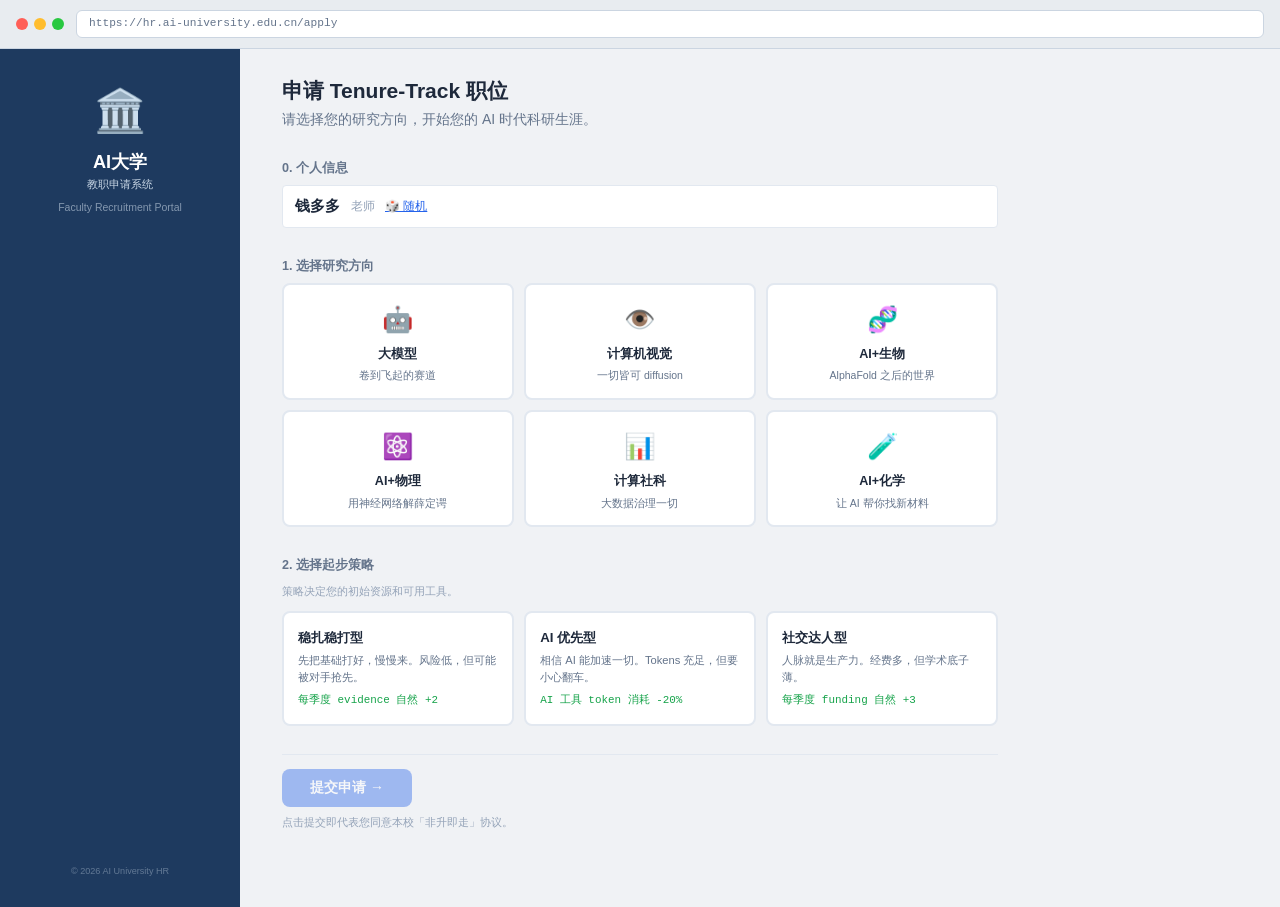
==== index.html @ eecb89ac "Refactor core loop and overhaul game ops UI" ====
<!DOCTYPE html>
<html lang="zh-CN">
<head>
  <meta charset="UTF-8">
  <meta name="viewport" content="width=device-width, initial-scale=1.0">
  <title>AI科研生存模拟器 - 新时代青椒的挣扎</title>
  <meta name="description" content="在AI时代做科研：学生坑你tokens，AI坑你evidence，对手抢你论文。你能活过聘期吗？">
  <link rel="icon" href="data:image/svg+xml,%3Csvg xmlns='http://www.w3.org/2000/svg' viewBox='0 0 64 64'%3E%3Crect width='64' height='64' rx='8' fill='%231e3a5f'/%3E%3Ctext x='32' y='44' font-size='32' text-anchor='middle' fill='white'%3E🎓%3C/text%3E%3C/svg%3E">
  <link rel="stylesheet" href="./styles.css">
</head>
<body>

  <!-- ═══ START: 教职申请页 ═══ -->
  <div id="start-screen" class="screen">
    <div class="browser-chrome">
      <div class="chrome-dots"><span></span><span></span><span></span></div>
      <div class="chrome-url">https://hr.ai-university.edu.cn/apply</div>
    </div>
    <div class="portal-layout">
      <aside class="portal-sidebar">
        <div class="portal-logo">🏛️</div>
        <h1 class="portal-brand">AI大学<br><small>教职申请系统</small></h1>
        <p class="portal-copy">Faculty Recruitment Portal</p>
        <p class="portal-fine">© 2026 AI University HR</p>
      </aside>
      <main class="portal-main">
        <h2 class="portal-title">申请 Tenure-Track 职位</h2>
        <p class="portal-sub">请选择您的研究方向，开始您的 AI 时代科研生涯。</p>

        <div class="form-section">
          <label class="form-label">0. 个人信息</label>
          <div class="identity-row">
            <span class="identity-name" id="player-name">张三丰</span>
            <span class="identity-title">老师</span>
            <button class="btn-link" id="btn-reroll-name">🎲 随机</button>
          </div>
        </div>

        <div class="form-section">
          <label class="form-label">1. 选择研究方向</label>
          <div class="direction-grid" id="direction-grid"></div>
        </div>

        <div class="form-section">
          <label class="form-label">2. 选择起步策略</label>
          <p class="form-hint">策略决定您的初始资源和可用工具。</p>
          <div class="strategy-grid" id="strategy-grid"></div>
        </div>

        <div class="form-section form-actions">
          <button class="btn-submit" id="btn-start" disabled>提交申请 →</button>
          <p class="form-fine">点击提交即代表您同意本校「非升即走」协议。</p>
        </div>

        <div class="save-row" id="save-row" style="display:none">
          <button class="btn-link" id="btn-continue">📂 继续上次进度</button>
          <button class="btn-link btn-danger-link" id="btn-wipe">🗑️ 清空存档</button>
        </div>

        <p class="meta-line" id="meta-line"></p>
      </main>
    </div>
  </div>

  <!-- ═══ GAME: 主界面 ═══ -->
  <div id="game-screen" class="screen hidden">
    <div class="browser-chrome">
      <div class="chrome-dots"><span></span><span></span><span></span></div>
      <div class="chrome-url" id="game-url">https://faculty.ai-university.edu.cn/~张三丰</div>
    </div>

    <div class="game-layout">
      <!-- 左侧: 个人面板 -->
      <aside class="profile-sidebar" id="profile-sidebar">
        <div class="profile-avatar" id="profile-avatar">👩‍🔬</div>
        <h2 class="profile-name" id="profile-name">张三丰 老师</h2>
        <div class="profile-meta">
          <span id="profile-title">讲师</span> · <span id="profile-dept">AI学院</span>
        </div>
        <div class="profile-meta" id="profile-year">第1年 Q1</div>

        <div class="stat-section">
          <h3 class="stat-title">资源</h3>
          <div class="stat-bar-group" id="resource-bars"></div>
        </div>

        <div class="stat-section">
          <h3 class="stat-title">能力</h3>
          <div class="stat-bar-group" id="ability-bars"></div>
        </div>

        <div class="stat-section">
          <h3 class="stat-title">应急操作</h3>
          <div class="action-buttons" id="self-care-actions"></div>
        </div>

        <div class="stat-section">
          <h3 class="stat-title">成就</h3>
          <div class="achievement-row">
            <span id="stat-papers">0</span> 篇论文 · <span id="stat-graduated">0</span> 位毕业生
          </div>
        </div>
      </aside>

      <!-- 右侧: 主内容区 -->
      <main class="main-content">
        <!-- 顶部: 信息栏 -->
        <header class="top-bar">
          <div class="top-bar-left">
            <h1 id="top-name">张三丰 老师</h1>
            <span class="top-meta" id="top-meta">讲师, AI学院</span>
          </div>
          <div class="top-bar-right">
            <span class="quarter-badge" id="quarter-badge">1年 Q1</span>
            <button class="btn-primary" id="btn-end-quarter">结束本季度 →</button>
          </div>
        </header>

        <!-- Tab 导航 -->
        <nav class="tab-nav" id="tab-nav">
          <button class="tab-btn active" data-tab="home">首页</button>
          <button class="tab-btn" data-tab="team">团队 <span class="tab-badge" id="team-count">0</span></button>
          <button class="tab-btn" data-tab="research">科研</button>
          <button class="tab-btn" data-tab="rivals">竞争</button>
          <button class="tab-btn" data-tab="news">新闻</button>
        </nav>

        <!-- Tab 内容 -->
        <div class="tab-content">
          <!-- 首页 -->
          <section class="tab-panel active" data-panel="home">
            <div class="home-grid">
              <div class="home-card ops-card">
                <h3>作战面板</h3>
                <p id="home-brief"></p>
                <div class="ops-alert">
                  <h4>系统建议</h4>
                  <p id="home-recommendation"></p>
                </div>
                <h4>本季度目标</h4>
                <div class="goal-list" id="goal-list"></div>
              </div>
              <div class="home-card project-card">
                <h3>当前项目</h3>
                <p id="home-direction"></p>
                <h4 id="project-title"></h4>
                <div class="project-stage-grid" id="project-stages"></div>
              </div>
              <div class="home-card season-card">
                <h3 id="season-title">本季度</h3>
                <p id="season-desc"></p>
                <div class="season-actions" id="season-actions"></div>
              </div>
              <div class="home-card event-card" id="event-card" style="display:none">
                <h3 id="event-title"></h3>
                <p id="event-desc"></p>
                <div class="event-choices" id="event-choices"></div>
              </div>
            </div>
          </section>

          <!-- 团队 -->
          <section class="tab-panel" data-panel="team">
            <div class="team-header">
              <h2>实验室成员</h2>
              <button class="btn-secondary" id="btn-recruit" style="display:none">🎓 招收新生</button>
            </div>
            <div class="team-grid" id="team-grid"></div>
            <div class="team-empty" id="team-empty">
              <p>实验室暂无成员。</p>
              <p class="hint">招生季（Q3秋季）可以面试和招收学生。</p>
            </div>
          </section>

          <!-- 科研 -->
          <section class="tab-panel" data-panel="research">
            <div class="research-grid">
              <div class="research-card">
                <h3>AI 工具箱</h3>
                <p class="hint">用 tokens 驱动 AI 加速科研。效率很高。</p>
                <div class="tool-list" id="ai-tools"></div>
              </div>
              <div class="research-card">
                <h3>传统科研</h3>
                <p class="hint">费时但可靠的老办法。</p>
                <div class="tool-list" id="trad-tools"></div>
              </div>
              <div class="research-card">
                <h3>论文管理</h3>
                <p class="hint">你的学术产出记录。</p>
                <div class="paper-list" id="paper-list"></div>
              </div>
            </div>
          </section>

          <!-- 竞争 -->
          <section class="tab-panel" data-panel="rivals">
            <h2>同行动态</h2>
            <p class="hint">关注竞争对手的进展。他们不会等你。</p>
            <div class="rival-grid" id="rival-grid"></div>
          </section>

          <!-- 新闻 -->
          <section class="tab-panel" data-panel="news">
            <h2>学术头条</h2>
            <div class="news-feed" id="news-feed"></div>
          </section>
        </div>
      </main>
    </div>
  </div>

  <!-- ═══ MODAL: 事件弹窗 ═══ -->
  <div id="modal-overlay" class="modal-overlay hidden">
    <div class="modal-panel" id="modal-panel">
      <h2 id="modal-title"></h2>
      <p id="modal-desc"></p>
      <div id="modal-body"></div>
    </div>
  </div>

  <!-- ═══ END SCREEN ═══ -->
  <div id="end-screen" class="screen hidden">
    <div class="browser-chrome">
      <div class="chrome-dots"><span></span><span></span><span></span></div>
      <div class="chrome-url">https://hr.ai-university.edu.cn/evaluation</div>
    </div>
    <div class="end-layout">
      <div class="end-panel">
        <h1 id="end-title"></h1>
        <p id="end-copy" class="end-copy"></p>
        <div class="end-stats" id="end-stats"></div>
        <div class="end-ranking" id="end-ranking"></div>
        <div class="end-actions">
          <button class="btn-submit" id="btn-restart">重新申请</button>
          <button class="btn-link" id="btn-copy-report">📋 复制评估报告</button>
        </div>
      </div>
    </div>
  </div>

  <!-- Toast -->
  <div id="toast" class="toast hidden"></div>

  <script src="./app.js"></script>
</body>
</html>
---- styles.css ----
/* ═══════════════════════════════════════════
   AI科研生存模拟器 - 假教务系统风格
   ═══════════════════════════════════════════ */

*, *::before, *::after { box-sizing: border-box; margin: 0; padding: 0; }

:root {
  --bg: #f0f2f5;
  --white: #ffffff;
  --sidebar-bg: #1e3a5f;
  --sidebar-text: #c8d6e5;
  --primary: #2563eb;
  --primary-light: #dbeafe;
  --primary-dark: #1d4ed8;
  --success: #16a34a;
  --success-light: #dcfce7;
  --danger: #dc2626;
  --danger-light: #fee2e2;
  --warning: #d97706;
  --warning-light: #fef3c7;
  --purple: #7c3aed;
  --purple-light: #ede9fe;
  --text: #1e293b;
  --text-secondary: #64748b;
  --text-muted: #94a3b8;
  --border: #e2e8f0;
  --border-dark: #cbd5e1;
  --radius: 8px;
  --radius-sm: 4px;
  --shadow: 0 1px 3px rgba(0,0,0,.1);
  --shadow-md: 0 4px 12px rgba(0,0,0,.1);
  --font: -apple-system, BlinkMacSystemFont, 'Segoe UI', Roboto, sans-serif;
  --font-mono: 'SF Mono', 'Cascadia Code', 'Consolas', monospace;
}

html { font-size: 14px; }
body { font-family: var(--font); background: var(--bg); color: var(--text); min-height: 100vh; line-height: 1.6; }
button { font-family: inherit; cursor: pointer; border: none; background: none; }
h1,h2,h3,h4 { line-height: 1.3; }
.hidden { display: none !important; }
.screen { min-height: 100vh; }

/* ═══ Browser Chrome (fake) ═══ */
.browser-chrome {
  background: #e8ecf0;
  border-bottom: 1px solid var(--border-dark);
  padding: 10px 16px;
  display: flex; align-items: center; gap: 12px;
  position: sticky; top: 0; z-index: 50;
}
.chrome-dots { display: flex; gap: 6px; }
.chrome-dots span {
  width: 12px; height: 12px; border-radius: 50%;
  background: #ccc;
}
.chrome-dots span:first-child { background: #ff5f57; }
.chrome-dots span:nth-child(2) { background: #ffbd2e; }
.chrome-dots span:nth-child(3) { background: #28c840; }
.chrome-url {
  flex: 1;
  background: var(--white);
  border: 1px solid var(--border-dark);
  border-radius: 6px;
  padding: 4px 12px;
  font-family: var(--font-mono);
  font-size: .8rem;
  color: var(--text-secondary);
}

/* ═══ BUTTONS ═══ */
.btn-submit {
  background: var(--primary);
  color: white;
  padding: 10px 28px;
  border-radius: var(--radius);
  font-size: 1rem;
  font-weight: 600;
  border: none;
  transition: all .2s;
}
.btn-submit:hover:not(:disabled) { background: var(--primary-dark); }
.btn-submit:disabled { opacity: .4; cursor: not-allowed; }

.btn-primary {
  background: var(--primary);
  color: white;
  padding: 6px 16px;
  border-radius: var(--radius-sm);
  font-size: .85rem;
  font-weight: 600;
  transition: all .2s;
}
.btn-primary:hover { background: var(--primary-dark); }

.btn-secondary {
  background: var(--white);
  color: var(--primary);
  border: 1px solid var(--primary);
  padding: 6px 16px;
  border-radius: var(--radius-sm);
  font-size: .85rem;
  font-weight: 500;
  transition: all .2s;
}
.btn-secondary:hover { background: var(--primary-light); }

.btn-link {
  color: var(--primary);
  font-size: .85rem;
  text-decoration: underline;
  padding: 4px 0;
}
.btn-danger-link { color: var(--danger); }

.btn-action {
  display: flex; align-items: center; gap: 6px;
  background: var(--white);
  border: 1px solid var(--border);
  padding: 8px 12px;
  border-radius: var(--radius-sm);
  font-size: .82rem;
  width: 100%;
  text-align: left;
  transition: all .15s;
}
.btn-action:hover:not(:disabled) { border-color: var(--primary); background: var(--primary-light); }
.btn-action:disabled { opacity: .4; cursor: not-allowed; }
.btn-action .action-icon { font-size: 1.1rem; }
.btn-action .action-label { font-weight: 500; }
.btn-action .action-cost { margin-left: auto; font-size: .75rem; color: var(--text-muted); font-family: var(--font-mono); }

.btn-choice {
  display: block; width: 100%;
  background: var(--white);
  border: 1px solid var(--border);
  padding: 12px 16px;
  border-radius: var(--radius);
  text-align: left;
  transition: all .15s;
  margin-bottom: 8px;
}
.btn-choice:hover { border-color: var(--primary); background: #f8faff; }
.btn-choice .choice-title { font-weight: 600; display: block; margin-bottom: 2px; }
.btn-choice .choice-desc { font-size: .8rem; color: var(--text-secondary); }

/* ═══ START SCREEN (Portal) ═══ */
.portal-layout {
  display: flex;
  min-height: calc(100vh - 42px);
}
.portal-sidebar {
  width: 240px;
  background: var(--sidebar-bg);
  color: var(--sidebar-text);
  padding: 2rem 1.5rem;
  display: flex;
  flex-direction: column;
  align-items: center;
  text-align: center;
}
.portal-logo { font-size: 3rem; margin-bottom: .5rem; }
.portal-brand { font-size: 1.3rem; font-weight: 700; color: white; margin-bottom: .5rem; }
.portal-brand small { font-size: .75rem; font-weight: 400; color: var(--sidebar-text); display: block; margin-top: .25rem; }
.portal-copy { font-size: .75rem; opacity: .6; margin-bottom: auto; }
.portal-fine { font-size: .65rem; opacity: .4; margin-top: 2rem; }

.portal-main {
  flex: 1;
  padding: 2rem 3rem;
  max-width: 800px;
}
.portal-title { font-size: 1.5rem; margin-bottom: .25rem; }
.portal-sub { color: var(--text-secondary); margin-bottom: 2rem; }

.form-section { margin-bottom: 2rem; }
.form-label { font-weight: 600; font-size: .9rem; display: block; margin-bottom: .5rem; color: var(--text-secondary); }
.form-hint { font-size: .8rem; color: var(--text-muted); margin-bottom: .75rem; }
.form-fine { font-size: .75rem; color: var(--text-muted); margin-top: .5rem; }
.form-actions { padding-top: 1rem; border-top: 1px solid var(--border); }

.identity-row {
  display: flex; align-items: center; gap: .75rem;
  padding: 8px 12px;
  background: var(--white);
  border: 1px solid var(--border);
  border-radius: var(--radius-sm);
}
.identity-name { font-size: 1.1rem; font-weight: 600; }
.identity-title { font-size: .85rem; color: var(--text-muted); }

.direction-grid {
  display: grid;
  grid-template-columns: repeat(3, 1fr);
  gap: .75rem;
}
.direction-card {
  background: var(--white);
  border: 2px solid var(--border);
  border-radius: var(--radius);
  padding: 1rem;
  cursor: pointer;
  transition: all .2s;
  text-align: center;
}
.direction-card:hover { border-color: var(--primary); }
.direction-card.selected { border-color: var(--primary); background: var(--primary-light); }
.direction-card .dir-icon { font-size: 1.8rem; margin-bottom: .3rem; }
.direction-card .dir-name { font-weight: 600; font-size: .9rem; }
.direction-card .dir-desc { font-size: .75rem; color: var(--text-secondary); margin-top: .25rem; }

.strategy-grid {
  display: grid;
  grid-template-columns: repeat(3, 1fr);
  gap: .75rem;
}
.strategy-card {
  background: var(--white);
  border: 2px solid var(--border);
  border-radius: var(--radius);
  padding: 1rem;
  cursor: pointer;
  transition: all .2s;
}
.strategy-card:hover { border-color: var(--primary); }
.strategy-card.selected { border-color: var(--primary); background: var(--primary-light); }
.strategy-card .strat-name { font-weight: 600; font-size: .95rem; margin-bottom: .25rem; }
.strategy-card .strat-desc { font-size: .8rem; color: var(--text-secondary); line-height: 1.5; }
.strategy-card .strat-passive { font-size: .78rem; color: var(--success); margin-top: .5rem; font-family: var(--font-mono); }

.save-row { display: flex; gap: 1rem; margin-top: 1rem; }
.meta-line { font-size: .8rem; color: var(--text-muted); margin-top: 1rem; }

/* ═══ GAME LAYOUT ═══ */
.game-layout {
  display: flex;
  min-height: calc(100vh - 42px);
}

/* Profile Sidebar */
.profile-sidebar {
  width: 240px;
  background: var(--white);
  border-right: 1px solid var(--border);
  padding: 1.25rem;
  overflow-y: auto;
  max-height: calc(100vh - 42px);
  position: sticky;
  top: 42px;
}
.profile-avatar { font-size: 3rem; text-align: center; margin-bottom: .5rem; }
.profile-name { font-size: 1rem; text-align: center; margin-bottom: .15rem; }
.profile-meta { font-size: .8rem; color: var(--text-secondary); text-align: center; margin-bottom: .25rem; }

.stat-section { margin-top: 1rem; padding-top: .75rem; border-top: 1px solid var(--border); }
.stat-title { font-size: .75rem; text-transform: uppercase; color: var(--text-muted); letter-spacing: .05em; margin-bottom: .5rem; }

.stat-bar-group { display: flex; flex-direction: column; gap: .5rem; }
.stat-row { }
.stat-row-label { display: flex; justify-content: space-between; font-size: .78rem; margin-bottom: .15rem; }
.stat-row-label span:first-child { color: var(--text-secondary); }
.stat-row-label span:last-child { font-family: var(--font-mono); font-weight: 600; }
.stat-bar { height: 6px; background: var(--bg); border-radius: 3px; overflow: hidden; }
.stat-bar-fill { height: 100%; border-radius: 3px; transition: width .5s ease; }
.fill-blue { background: var(--primary); }
.fill-green { background: var(--success); }
.fill-red { background: var(--danger); }
.fill-yellow { background: var(--warning); }
.fill-purple { background: var(--purple); }
.stat-row.danger .stat-row-label { color: var(--danger); }

.action-buttons { display: flex; flex-direction: column; gap: .4rem; }
.achievement-row { font-size: .82rem; color: var(--text-secondary); }

/* Main Content */
.main-content {
  flex: 1;
  display: flex;
  flex-direction: column;
  min-width: 0;
}

.top-bar {
  background: var(--white);
  border-bottom: 1px solid var(--border);
  padding: 12px 20px;
  display: flex;
  justify-content: space-between;
  align-items: center;
}
.top-bar-left h1 { font-size: 1.1rem; }
.top-meta { font-size: .82rem; color: var(--text-secondary); }
.top-bar-right { display: flex; align-items: center; gap: 12px; }
.quarter-badge {
  font-family: var(--font-mono);
  font-size: .82rem;
  padding: 4px 10px;
  background: var(--primary-light);
  color: var(--primary);
  border-radius: var(--radius-sm);
  font-weight: 600;
}

/* Tab Nav */
.tab-nav {
  background: var(--white);
  border-bottom: 1px solid var(--border);
  display: flex;
  padding: 0 20px;
}
.tab-btn {
  padding: 10px 16px;
  font-size: .85rem;
  font-weight: 500;
  color: var(--text-secondary);
  border-bottom: 2px solid transparent;
  transition: all .15s;
  position: relative;
}
.tab-btn:hover { color: var(--text); }
.tab-btn.active { color: var(--primary); border-bottom-color: var(--primary); font-weight: 600; }
.tab-badge {
  font-size: .7rem;
  background: var(--bg);
  padding: 1px 6px;
  border-radius: 10px;
  margin-left: 4px;
  font-family: var(--font-mono);
}

/* Tab Panels */
.tab-content { flex: 1; padding: 20px; overflow-y: auto; }
.tab-panel { display: none; }
.tab-panel.active { display: block; }

/* Home Grid */
.home-grid {
  display: grid;
  grid-template-columns: 1fr 1fr;
  gap: 16px;
}
.home-card {
  background: var(--white);
  border: 1px solid var(--border);
  border-radius: var(--radius);
  padding: 16px;
}
.home-card h3 { font-size: .95rem; margin-bottom: .5rem; }
.home-card h4 { font-size: .82rem; color: var(--text-secondary); margin: .75rem 0 .4rem; }
.home-card p { font-size: .85rem; color: var(--text-secondary); line-height: 1.6; }

.event-card { border-left: 3px solid var(--warning); grid-column: 1 / -1; }
.event-card h3 { color: var(--warning); }
.event-choices { margin-top: .75rem; }

.season-card { border-left: 3px solid var(--primary); }
.season-actions { margin-top: .75rem; display: flex; flex-direction: column; gap: .4rem; }

.ops-alert {
  background: linear-gradient(135deg, #f8fafc, #eef4ff);
  border: 1px solid var(--border);
  border-radius: var(--radius-sm);
  padding: 12px 14px;
  margin: .75rem 0;
}
.ops-alert h4 { margin-top: 0; }
.ops-alert p { color: var(--text); font-weight: 500; }

.goal-list { display: flex; flex-direction: column; gap: .6rem; }
.goal-item {
  background: var(--bg);
  border: 1px solid var(--border);
  border-radius: var(--radius-sm);
  padding: 10px 12px;
}
.goal-item.done {
  background: var(--success-light);
  border-color: #86efac;
}
.goal-main { display: flex; gap: .5rem; align-items: center; }
.goal-state {
  font-size: .68rem;
  font-weight: 700;
  letter-spacing: .04em;
  text-transform: uppercase;
  color: var(--text-muted);
}
.goal-item.done .goal-state { color: var(--success); }
.goal-text { font-size: .82rem; color: var(--text); font-weight: 600; }
.goal-reward { margin-top: .25rem; font-size: .75rem; color: var(--text-secondary); }

.project-card h4 { font-size: .9rem; color: var(--text); margin-top: .85rem; }
.project-stage-grid {
  display: grid;
  grid-template-columns: 1fr 1fr;
  gap: 10px;
}
.project-stage {
  background: var(--bg);
  border: 1px solid var(--border);
  border-radius: var(--radius-sm);
  padding: 10px;
}
.project-stage.ready {
  border-color: #93c5fd;
  background: #eff6ff;
}
.stage-note {
  margin-top: .35rem;
  font-size: .73rem;
  color: var(--text-muted);
}

/* Team Grid */
.team-header { display: flex; justify-content: space-between; align-items: center; margin-bottom: 16px; }
.team-grid { display: grid; grid-template-columns: repeat(auto-fill, minmax(280px, 1fr)); gap: 12px; }
.team-empty { text-align: center; padding: 3rem; color: var(--text-muted); }
.team-empty .hint { font-size: .82rem; margin-top: .5rem; }

.student-card {
  background: var(--white);
  border: 1px solid var(--border);
  border-radius: var(--radius);
  padding: 14px;
  transition: border-color .2s;
}
.student-card.trouble { border-left: 3px solid var(--danger); }
.student-header { display: flex; align-items: center; gap: .5rem; margin-bottom: .5rem; }
.student-icon { font-size: 1.3rem; }
.student-name { font-weight: 600; }
.student-year { font-size: .75rem; color: var(--text-muted); font-family: var(--font-mono); margin-left: auto; }
.student-trait { font-size: .8rem; color: var(--text-secondary); margin-bottom: .5rem; }
.student-progress { margin-top: .4rem; }
.student-actions { display: flex; gap: .4rem; margin-top: .5rem; }
.student-actions button { font-size: .75rem; padding: 3px 8px; }

/* Research */
.research-grid {
  display: grid;
  grid-template-columns: 1fr 1fr;
  gap: 16px;
}
.research-card {
  background: var(--white);
  border: 1px solid var(--border);
  border-radius: var(--radius);
  padding: 16px;
}
.research-card:last-child { grid-column: 1 / -1; }
.research-card h3 { font-size: .95rem; margin-bottom: .25rem; }
.research-card .hint { font-size: .8rem; color: var(--text-muted); margin-bottom: .75rem; }
.tool-list { display: flex; flex-direction: column; gap: .4rem; }

.paper-list { display: flex; flex-direction: column; gap: .5rem; }
.paper-item {
  display: flex; align-items: center; gap: .5rem;
  padding: 8px;
  background: var(--bg);
  border-radius: var(--radius-sm);
  font-size: .82rem;
}
.paper-status { font-size: .7rem; padding: 2px 6px; border-radius: 3px; font-weight: 600; }
.paper-status.published { background: var(--success-light); color: var(--success); }
.paper-status.submitted { background: var(--warning-light); color: var(--warning); }
.paper-status.draft { background: var(--bg); color: var(--text-muted); border: 1px solid var(--border); }
.paper-status.rejected { background: var(--danger-light); color: var(--danger); }
.paper-meta { font-size: .73rem; color: var(--text-muted); }

/* Rivals */
.rival-grid { display: grid; grid-template-columns: repeat(auto-fill, minmax(280px, 1fr)); gap: 12px; }
.rival-card {
  background: var(--white);
  border: 1px solid var(--border);
  border-radius: var(--radius);
  padding: 14px;
}
.rival-card.ahead { border-left: 3px solid var(--danger); }
.rival-header { display: flex; align-items: center; gap: .5rem; margin-bottom: .5rem; }
.rival-avatar { font-size: 1.3rem; }
.rival-name { font-weight: 600; }
.rival-style { font-size: .75rem; color: var(--text-muted); margin-left: auto; font-family: var(--font-mono); }
.rival-stats { font-size: .82rem; color: var(--text-secondary); margin-bottom: .4rem; }
.rival-action { font-size: .78rem; color: var(--text-muted); font-style: italic; }

/* News */
.news-feed { display: flex; flex-direction: column; gap: 10px; max-width: 600px; }
.news-item {
  background: var(--white);
  border: 1px solid var(--border);
  border-radius: var(--radius);
  padding: 12px 16px;
}
.news-item .news-time { font-size: .72rem; color: var(--text-muted); font-family: var(--font-mono); }
.news-item .news-text { font-size: .85rem; margin-top: .25rem; }

/* ═══ MODAL ═══ */
.modal-overlay {
  position: fixed; inset: 0;
  background: rgba(0,0,0,.4);
  z-index: 200;
  display: flex; align-items: center; justify-content: center;
  padding: 2rem;
}
.modal-panel {
  background: var(--white);
  border-radius: var(--radius);
  padding: 1.5rem 2rem;
  max-width: 520px;
  width: 100%;
  max-height: 80vh;
  overflow-y: auto;
  box-shadow: var(--shadow-md);
}
.modal-panel h2 { font-size: 1.1rem; margin-bottom: .5rem; }
.modal-panel p { font-size: .88rem; color: var(--text-secondary); margin-bottom: 1rem; line-height: 1.6; }

/* ═══ END SCREEN ═══ */
.end-layout {
  display: flex; align-items: center; justify-content: center;
  min-height: calc(100vh - 42px);
  padding: 2rem;
}
.end-panel {
  background: var(--white);
  border: 1px solid var(--border);
  border-radius: var(--radius);
  padding: 2rem 3rem;
  max-width: 560px;
  width: 100%;
  text-align: center;
}
.end-panel h1 { font-size: 1.5rem; margin-bottom: .5rem; }
.end-copy { color: var(--text-secondary); margin-bottom: 1.5rem; line-height: 1.7; }
.end-stats {
  display: grid;
  grid-template-columns: repeat(4, 1fr);
  gap: .75rem;
  margin-bottom: 1.5rem;
}
.end-stat {
  background: var(--bg);
  border-radius: var(--radius-sm);
  padding: .75rem;
}
.end-stat span { font-size: .7rem; color: var(--text-muted); text-transform: uppercase; display: block; }
.end-stat strong { font-size: 1.3rem; }
.end-ranking { text-align: left; margin-bottom: 1.5rem; }
.end-rank-row {
  display: flex; align-items: center; gap: .5rem;
  padding: .4rem 0;
  border-bottom: 1px solid var(--border);
  font-size: .85rem;
}
.end-rank-row .rank-num { font-weight: 700; color: var(--primary); width: 2rem; }
.end-rank-row .rank-score { margin-left: auto; font-family: var(--font-mono); color: var(--text-muted); }
.end-actions { display: flex; gap: 1rem; justify-content: center; margin-top: 1rem; }

/* ═══ TOAST ═══ */
.toast {
  position: fixed;
  bottom: 24px; left: 50%;
  transform: translateX(-50%);
  background: var(--sidebar-bg);
  color: white;
  padding: 8px 20px;
  border-radius: var(--radius);
  font-size: .85rem;
  z-index: 300;
  box-shadow: var(--shadow-md);
  animation: toastIn .3s ease;
}
@keyframes toastIn {
  from { opacity: 0; transform: translateX(-50%) translateY(10px); }
  to { opacity: 1; transform: translateX(-50%) translateY(0); }
}

.hint { font-size: .82rem; color: var(--text-muted); }

/* ═══ RESPONSIVE ═══ */
@media (max-width: 900px) {
  .portal-layout { flex-direction: column; }
  .portal-sidebar { width: 100%; flex-direction: row; padding: 1rem; gap: 1rem; align-items: center; }
  .portal-main { padding: 1.5rem; }
  .direction-grid, .strategy-grid { grid-template-columns: 1fr; }
  .game-layout { flex-direction: column; }
  .profile-sidebar { width: 100%; max-height: none; position: static; flex-direction: row; flex-wrap: wrap; gap: 1rem; }
  .home-grid { grid-template-columns: 1fr; }
  .project-stage-grid { grid-template-columns: 1fr; }
  .research-grid { grid-template-columns: 1fr; }
}
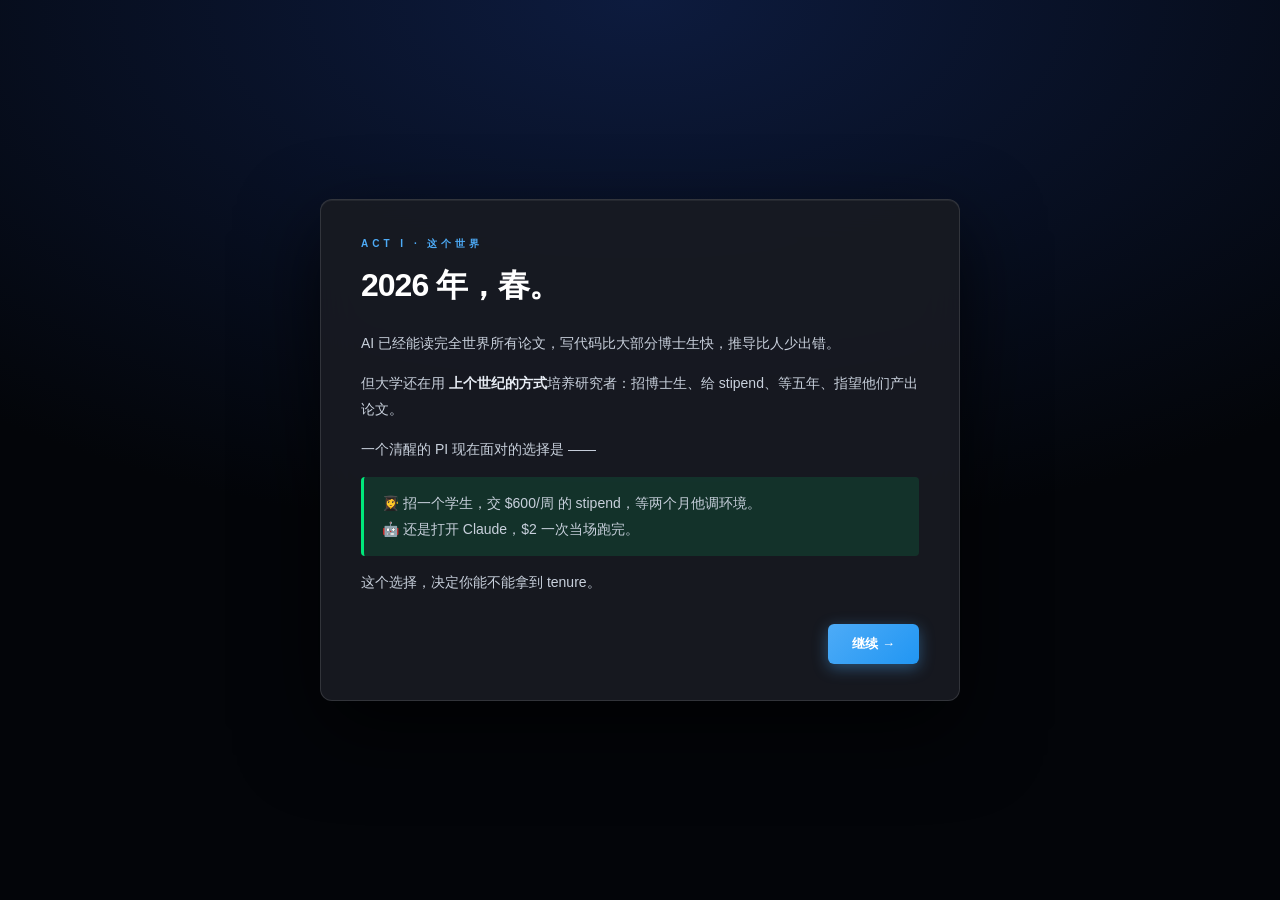
==== commit e6969573: "Redesign as AI PI tenure-track sim with juiced desktop UI Total rewrite from research ops sim to sol" ====
--- a/index.html
+++ b/index.html
@@ -1,247 +1,168 @@
-<!DOCTYPE html>
+<!doctype html>
 <html lang="zh-CN">
 <head>
-  <meta charset="UTF-8">
-  <meta name="viewport" content="width=device-width, initial-scale=1.0">
-  <title>AI科研生存模拟器 - 新时代青椒的挣扎</title>
-  <meta name="description" content="在AI时代做科研：学生坑你tokens，AI坑你evidence，对手抢你论文。你能活过聘期吗？">
-  <link rel="icon" href="data:image/svg+xml,%3Csvg xmlns='http://www.w3.org/2000/svg' viewBox='0 0 64 64'%3E%3Crect width='64' height='64' rx='8' fill='%231e3a5f'/%3E%3Ctext x='32' y='44' font-size='32' text-anchor='middle' fill='white'%3E🎓%3C/text%3E%3C/svg%3E">
-  <link rel="stylesheet" href="./styles.css">
+<meta charset="utf-8">
+<meta name="viewport" content="width=device-width,initial-scale=1">
+<title>PI Desktop — Tenure Track</title>
+<link rel="stylesheet" href="styles.css">
 </head>
 <body>
 
-  <!-- ═══ START: 教职申请页 ═══ -->
-  <div id="start-screen" class="screen">
-    <div class="browser-chrome">
-      <div class="chrome-dots"><span></span><span></span><span></span></div>
-      <div class="chrome-url">https://hr.ai-university.edu.cn/apply</div>
+<!-- Global effect layers -->
+<div id="flashLayer"></div>
+<canvas id="confettiCanvas"></canvas>
+<div id="unlockBanner">
+  <div class="unlockInner">
+    <span class="unlockIcon">🔓</span>
+    <div class="unlockLabel">New Mode Unlocked</div>
+    <div class="unlockTitle" id="unlockTitle">DECOMPOSE</div>
+    <div class="unlockSub" id="unlockSub">q≈85% · $0.9/task</div>
+  </div>
+</div>
+
+<!-- 冷开场：3 幕剧 -->
+<div id="coldOpen" class="overlay" data-act="1">
+
+  <!-- 幕 1：世界观 / deep space -->
+  <div class="introWrap" id="intro1">
+    <div class="introLabel">ACT I · 这个世界</div>
+    <h1 class="introTitle">2026 年，春。</h1>
+    <div class="introBody">
+      <p>AI 已经能读完全世界所有论文，写代码比大部分博士生快，推导比人少出错。</p>
+      <p>但大学还在用 <b>上个世纪的方式</b>培养研究者：招博士生、给 stipend、等五年、指望他们产出论文。</p>
+      <p>一个清醒的 PI 现在面对的选择是 ——</p>
+      <p class="introQuote">👩‍🎓 招一个学生，交 $600/周 的 stipend，等两个月他调环境。<br>🤖 还是打开 Claude，$2 一次当场跑完。</p>
+      <p>这个选择，决定你能不能拿到 tenure。</p>
     </div>
-    <div class="portal-layout">
-      <aside class="portal-sidebar">
-        <div class="portal-logo">🏛️</div>
-        <h1 class="portal-brand">AI大学<br><small>教职申请系统</small></h1>
-        <p class="portal-copy">Faculty Recruitment Portal</p>
-        <p class="portal-fine">© 2026 AI University HR</p>
-      </aside>
-      <main class="portal-main">
-        <h2 class="portal-title">申请 Tenure-Track 职位</h2>
-        <p class="portal-sub">请选择您的研究方向，开始您的 AI 时代科研生涯。</p>
+    <div class="introFoot"><button class="nextBtn" data-next="intro2">继续 →</button></div>
+  </div>
 
-        <div class="form-section">
-          <label class="form-label">0. 个人信息</label>
-          <div class="identity-row">
-            <span class="identity-name" id="player-name">张三丰</span>
-            <span class="identity-title">老师</span>
-            <button class="btn-link" id="btn-reroll-name">🎲 随机</button>
-          </div>
-        </div>
-
-        <div class="form-section">
-          <label class="form-label">1. 选择研究方向</label>
-          <div class="direction-grid" id="direction-grid"></div>
-        </div>
-
-        <div class="form-section">
-          <label class="form-label">2. 选择起步策略</label>
-          <p class="form-hint">策略决定您的初始资源和可用工具。</p>
-          <div class="strategy-grid" id="strategy-grid"></div>
-        </div>
-
-        <div class="form-section form-actions">
-          <button class="btn-submit" id="btn-start" disabled>提交申请 →</button>
-          <p class="form-fine">点击提交即代表您同意本校「非升即走」协议。</p>
-        </div>
-
-        <div class="save-row" id="save-row" style="display:none">
-          <button class="btn-link" id="btn-continue">📂 继续上次进度</button>
-          <button class="btn-link btn-danger-link" id="btn-wipe">🗑️ 清空存档</button>
-        </div>
-
-        <p class="meta-line" id="meta-line"></p>
-      </main>
+  <!-- 幕 2：你是谁 / warm campus -->
+  <div class="introWrap hidden" id="intro2">
+    <div class="introLabel">ACT II · 你是谁</div>
+    <h1 class="introTitle">Assistant Professor, 第 6 年。</h1>
+    <div class="introBody">
+      <p>你是 <b>某 top-30 大学计算机系</b>的 assistant professor。</p>
+      <p>去年你招了第一个博士生 <b>小王</b>。她人很好，但……今天是 Monday，她还在调 CUDA 版本。</p>
+      <p>你的系主任 <b>Zhang Wei</b> 今天早上发来一封邮件，标题让你打开前深吸了一口气：</p>
+      <p class="introQuote">"Welcome back — Tenure Review Timeline."</p>
+      <p>隔壁 <b>Wang 教授</b>组里养了 5 个学生，年度预算 $340,000。去年他发了 1 篇 workshop 论文。<br>但你只有：<b>$5,000</b>，<b>1 个学生</b>，<b>一个 Claude API key</b>，<b>12 周</b>。</p>
+    </div>
+    <div class="introFoot">
+      <label>你的名字：<input id="playerName" value="Lin" maxlength="12"></label>
+      <button class="nextBtn" data-next="intro3">继续 →</button>
     </div>
   </div>
 
-  <!-- ═══ GAME: 主界面 ═══ -->
-  <div id="game-screen" class="screen hidden">
-    <div class="browser-chrome">
-      <div class="chrome-dots"><span></span><span></span><span></span></div>
-      <div class="chrome-url" id="game-url">https://faculty.ai-university.edu.cn/~张三丰</div>
-    </div>
-
-    <div class="game-layout">
-      <!-- 左侧: 个人面板 -->
-      <aside class="profile-sidebar" id="profile-sidebar">
-        <div class="profile-avatar" id="profile-avatar">👩‍🔬</div>
-        <h2 class="profile-name" id="profile-name">张三丰 老师</h2>
-        <div class="profile-meta">
-          <span id="profile-title">讲师</span> · <span id="profile-dept">AI学院</span>
+  <!-- 幕 3：规则（伪装成邮件） -->
+  <div class="introWrap hidden" id="intro3">
+    <div class="introLabel">ACT III · Zhang 系主任的邮件</div>
+    <div class="emailWrap">
+      <div class="emailHead">
+        <div class="avatar">Z</div>
+        <div>
+          <div class="from">Zhang Wei &lt;chair@cs.university.edu&gt;</div>
+          <div class="subj">Welcome back · Tenure Review Timeline</div>
+          <div class="date" id="emailDate">—</div>
         </div>
-        <div class="profile-meta" id="profile-year">第1年 Q1</div>
-
-        <div class="stat-section">
-          <h3 class="stat-title">资源</h3>
-          <div class="stat-bar-group" id="resource-bars"></div>
-        </div>
-
-        <div class="stat-section">
-          <h3 class="stat-title">能力</h3>
-          <div class="stat-bar-group" id="ability-bars"></div>
-        </div>
-
-        <div class="stat-section">
-          <h3 class="stat-title">应急操作</h3>
-          <div class="action-buttons" id="self-care-actions"></div>
-        </div>
-
-        <div class="stat-section">
-          <h3 class="stat-title">成就</h3>
-          <div class="achievement-row">
-            <span id="stat-papers">0</span> 篇论文 · <span id="stat-graduated">0</span> 位毕业生
-          </div>
-        </div>
-      </aside>
-
-      <!-- 右侧: 主内容区 -->
-      <main class="main-content">
-        <!-- 顶部: 信息栏 -->
-        <header class="top-bar">
-          <div class="top-bar-left">
-            <h1 id="top-name">张三丰 老师</h1>
-            <span class="top-meta" id="top-meta">讲师, AI学院</span>
-          </div>
-          <div class="top-bar-right">
-            <span class="quarter-badge" id="quarter-badge">1年 Q1</span>
-            <button class="btn-primary" id="btn-end-quarter">结束本季度 →</button>
-          </div>
-        </header>
-
-        <!-- Tab 导航 -->
-        <nav class="tab-nav" id="tab-nav">
-          <button class="tab-btn active" data-tab="home">首页</button>
-          <button class="tab-btn" data-tab="team">团队 <span class="tab-badge" id="team-count">0</span></button>
-          <button class="tab-btn" data-tab="research">科研</button>
-          <button class="tab-btn" data-tab="rivals">竞争</button>
-          <button class="tab-btn" data-tab="news">新闻</button>
-        </nav>
-
-        <!-- Tab 内容 -->
-        <div class="tab-content">
-          <!-- 首页 -->
-          <section class="tab-panel active" data-panel="home">
-            <div class="home-grid">
-              <div class="home-card ops-card">
-                <h3>作战面板</h3>
-                <p id="home-brief"></p>
-                <div class="ops-alert">
-                  <h4>系统建议</h4>
-                  <p id="home-recommendation"></p>
-                </div>
-                <h4>本季度目标</h4>
-                <div class="goal-list" id="goal-list"></div>
-              </div>
-              <div class="home-card project-card">
-                <h3>当前项目</h3>
-                <p id="home-direction"></p>
-                <h4 id="project-title"></h4>
-                <div class="project-stage-grid" id="project-stages"></div>
-              </div>
-              <div class="home-card season-card">
-                <h3 id="season-title">本季度</h3>
-                <p id="season-desc"></p>
-                <div class="season-actions" id="season-actions"></div>
-              </div>
-              <div class="home-card event-card" id="event-card" style="display:none">
-                <h3 id="event-title"></h3>
-                <p id="event-desc"></p>
-                <div class="event-choices" id="event-choices"></div>
-              </div>
-            </div>
-          </section>
-
-          <!-- 团队 -->
-          <section class="tab-panel" data-panel="team">
-            <div class="team-header">
-              <h2>实验室成员</h2>
-              <button class="btn-secondary" id="btn-recruit" style="display:none">🎓 招收新生</button>
-            </div>
-            <div class="team-grid" id="team-grid"></div>
-            <div class="team-empty" id="team-empty">
-              <p>实验室暂无成员。</p>
-              <p class="hint">招生季（Q3秋季）可以面试和招收学生。</p>
-            </div>
-          </section>
-
-          <!-- 科研 -->
-          <section class="tab-panel" data-panel="research">
-            <div class="research-grid">
-              <div class="research-card">
-                <h3>AI 工具箱</h3>
-                <p class="hint">用 tokens 驱动 AI 加速科研。效率很高。</p>
-                <div class="tool-list" id="ai-tools"></div>
-              </div>
-              <div class="research-card">
-                <h3>传统科研</h3>
-                <p class="hint">费时但可靠的老办法。</p>
-                <div class="tool-list" id="trad-tools"></div>
-              </div>
-              <div class="research-card">
-                <h3>论文管理</h3>
-                <p class="hint">你的学术产出记录。</p>
-                <div class="paper-list" id="paper-list"></div>
-              </div>
-            </div>
-          </section>
-
-          <!-- 竞争 -->
-          <section class="tab-panel" data-panel="rivals">
-            <h2>同行动态</h2>
-            <p class="hint">关注竞争对手的进展。他们不会等你。</p>
-            <div class="rival-grid" id="rival-grid"></div>
-          </section>
-
-          <!-- 新闻 -->
-          <section class="tab-panel" data-panel="news">
-            <h2>学术头条</h2>
-            <div class="news-feed" id="news-feed"></div>
-          </section>
-        </div>
-      </main>
-    </div>
-  </div>
-
-  <!-- ═══ MODAL: 事件弹窗 ═══ -->
-  <div id="modal-overlay" class="modal-overlay hidden">
-    <div class="modal-panel" id="modal-panel">
-      <h2 id="modal-title"></h2>
-      <p id="modal-desc"></p>
-      <div id="modal-body"></div>
-    </div>
-  </div>
-
-  <!-- ═══ END SCREEN ═══ -->
-  <div id="end-screen" class="screen hidden">
-    <div class="browser-chrome">
-      <div class="chrome-dots"><span></span><span></span><span></span></div>
-      <div class="chrome-url">https://hr.ai-university.edu.cn/evaluation</div>
-    </div>
-    <div class="end-layout">
-      <div class="end-panel">
-        <h1 id="end-title"></h1>
-        <p id="end-copy" class="end-copy"></p>
-        <div class="end-stats" id="end-stats"></div>
-        <div class="end-ranking" id="end-ranking"></div>
-        <div class="end-actions">
-          <button class="btn-submit" id="btn-restart">重新申请</button>
-          <button class="btn-link" id="btn-copy-report">📋 复制评估报告</button>
-        </div>
+      </div>
+      <div class="emailBody">
+        <p>Dear Prof. <span class="placeholder" id="nameSlot">Lin</span>，</p>
+        <p>欢迎回校。距离你的 <b>Tenure Review</b> 还有 <b>12 周</b>。委员会的期望很简单：</p>
+        <p style="padding-left:14px;border-left:2px solid var(--gold)">至少 <b>3 篇</b>一作论文。否则 —— 我们"向社会输送人才"。</p>
+        <p>你本学期可以调度：</p>
+        <ul>
+          <li>💰 经费 $5,000（AI / Cloud / 学生 stipend 共用，<b>每周消耗</b>）</li>
+          <li>👩‍🎓 博士生小王 · 每周 stipend $600 · 派任务她会在群里回复</li>
+          <li>🤖 ClaudeLab 终端 · 派任务当场有结果，按 token 计费</li>
+          <li>📥 每周 Inbox 会收到 2-3 封新的任务邮件</li>
+        </ul>
+        <p style="color:var(--student)">操作提示：在 Inbox 里点任务的 <b>[→ 派给小王]</b> 或 <b>[→ 跑 AI]</b>，然后点右下角 <b>[下班]</b> 推进一周。</p>
+        <p class="quote">今天最好的表现，是明天最低的要求。</p>
+        <p style="margin-top:18px">祝好，<br>Zhang Wei · Dept. Chair</p>
+      </div>
+      <div class="emailFoot">
+        <span style="color:var(--dim);font-size:11px">开局模式：Career · 12 周 · Tenure Review</span>
+        <button id="startBtn">回复：我准备好了 →</button>
       </div>
     </div>
   </div>
 
-  <!-- Toast -->
-  <div id="toast" class="toast hidden"></div>
+</div>
 
-  <script src="./app.js"></script>
+<!-- 桌面 -->
+<div id="desktop" class="desktop hidden">
+  <div class="menuBar">
+    <span class="appleLogo">🎓</span>
+    <span class="menuItem">Prof. <b id="meName">Lin</b></span>
+    <span class="menuItem">Computer Science</span>
+    <span class="spacer"></span>
+    <span id="rivalCounter" class="menuItem">🐭 Wang: <b id="rivalPapers">0</b> papers</span>
+    <span class="menuItem">📄 <b id="papersM">0</b>/3</span>
+    <span class="menuItem">💰 $<b id="cashM">5000</b></span>
+    <span class="menuItem">📅 Week <b id="weekM">1</b>/12</span>
+    <span class="menuItem time" id="clock">—</span>
+    <span id="muteMenuBtn" title="Mute / Unmute">🔊</span>
+  </div>
+
+  <div class="windows">
+    <!-- 收件箱 -->
+    <section class="win inbox">
+      <div class="winHead">
+        <span class="dot r"></span><span class="dot y"></span><span class="dot g"></span>
+        <span class="winTitle">📥 Inbox · 本周任务</span>
+      </div>
+      <div class="winBody" id="inboxBody"></div>
+    </section>
+
+    <!-- 学生群聊 -->
+    <section class="win chat">
+      <div class="winHead">
+        <span class="dot r"></span><span class="dot y"></span><span class="dot g"></span>
+        <span class="winTitle">💬 学生群 · <span id="studentName">小王</span><span id="moodBadge">😊</span></span>
+        <span class="chatMeta" id="chatMeta">在线 · Week 1</span>
+      </div>
+      <div class="winBody chatBody" id="chatBody">
+        <div class="msg them"><div class="bubble">老师您好！我是新招的博士生小王，请多指教！🙇</div></div>
+        <div class="msg them"><div class="bubble">我这周可以开始干活了，您派任务吧～</div></div>
+      </div>
+    </section>
+
+    <!-- AI 终端 -->
+    <section class="win term">
+      <div class="winHead">
+        <span class="dot r"></span><span class="dot y"></span><span class="dot g"></span>
+        <span class="winTitle">🤖 ClaudeLab · ~/research</span>
+        <span class="chatMeta">
+          <select id="modeSelect">
+            <option value="zeroshot">zero-shot</option>
+            <option value="decompose" disabled>decompose 🔒</option>
+            <option value="crosscheck" disabled>cross-check 🔒</option>
+            <option value="specfirst" disabled>spec-first 🔒</option>
+          </select>
+        </span>
+      </div>
+      <div class="winBody termBody" id="termBody"></div>
+    </section>
+  </div>
+
+  <div class="dock">
+    <div id="rivalTicker">
+      <div class="rivalTickerInner" id="rivalTickerInner">🐭 隔壁 Wang 组：招聘中…</div>
+    </div>
+    <button id="endWeek" class="endBtn">下班 · 进入 Week 2 →</button>
+  </div>
+</div>
+
+<!-- 模态 -->
+<div id="modal" class="overlay modal-overlay hidden">
+  <div class="mBox" id="mBox">
+    <h2 id="mTitle">—</h2>
+    <div id="mBody">—</div>
+    <div id="mBtns" class="mBtns"></div>
+  </div>
+</div>
+
+<script src="app.js"></script>
 </body>
 </html>
--- a/styles.css
+++ b/styles.css
@@ -1,589 +1,556 @@
-/* ═══════════════════════════════════════════
-   AI科研生存模拟器 - 假教务系统风格
-   ═══════════════════════════════════════════ */
-
-*, *::before, *::after { box-sizing: border-box; margin: 0; padding: 0; }
-
-:root {
-  --bg: #f0f2f5;
-  --white: #ffffff;
-  --sidebar-bg: #1e3a5f;
-  --sidebar-text: #c8d6e5;
-  --primary: #2563eb;
-  --primary-light: #dbeafe;
-  --primary-dark: #1d4ed8;
-  --success: #16a34a;
-  --success-light: #dcfce7;
-  --danger: #dc2626;
-  --danger-light: #fee2e2;
-  --warning: #d97706;
-  --warning-light: #fef3c7;
-  --purple: #7c3aed;
-  --purple-light: #ede9fe;
-  --text: #1e293b;
-  --text-secondary: #64748b;
-  --text-muted: #94a3b8;
-  --border: #e2e8f0;
-  --border-dark: #cbd5e1;
-  --radius: 8px;
-  --radius-sm: 4px;
-  --shadow: 0 1px 3px rgba(0,0,0,.1);
-  --shadow-md: 0 4px 12px rgba(0,0,0,.1);
-  --font: -apple-system, BlinkMacSystemFont, 'Segoe UI', Roboto, sans-serif;
-  --font-mono: 'SF Mono', 'Cascadia Code', 'Consolas', monospace;
-}
-
-html { font-size: 14px; }
-body { font-family: var(--font); background: var(--bg); color: var(--text); min-height: 100vh; line-height: 1.6; }
-button { font-family: inherit; cursor: pointer; border: none; background: none; }
-h1,h2,h3,h4 { line-height: 1.3; }
-.hidden { display: none !important; }
-.screen { min-height: 100vh; }
-
-/* ═══ Browser Chrome (fake) ═══ */
-.browser-chrome {
-  background: #e8ecf0;
-  border-bottom: 1px solid var(--border-dark);
-  padding: 10px 16px;
-  display: flex; align-items: center; gap: 12px;
-  position: sticky; top: 0; z-index: 50;
-}
-.chrome-dots { display: flex; gap: 6px; }
-.chrome-dots span {
-  width: 12px; height: 12px; border-radius: 50%;
-  background: #ccc;
-}
-.chrome-dots span:first-child { background: #ff5f57; }
-.chrome-dots span:nth-child(2) { background: #ffbd2e; }
-.chrome-dots span:nth-child(3) { background: #28c840; }
-.chrome-url {
-  flex: 1;
-  background: var(--white);
-  border: 1px solid var(--border-dark);
-  border-radius: 6px;
-  padding: 4px 12px;
-  font-family: var(--font-mono);
-  font-size: .8rem;
-  color: var(--text-secondary);
-}
-
-/* ═══ BUTTONS ═══ */
-.btn-submit {
-  background: var(--primary);
-  color: white;
-  padding: 10px 28px;
-  border-radius: var(--radius);
-  font-size: 1rem;
-  font-weight: 600;
-  border: none;
-  transition: all .2s;
-}
-.btn-submit:hover:not(:disabled) { background: var(--primary-dark); }
-.btn-submit:disabled { opacity: .4; cursor: not-allowed; }
-
-.btn-primary {
-  background: var(--primary);
-  color: white;
-  padding: 6px 16px;
-  border-radius: var(--radius-sm);
-  font-size: .85rem;
-  font-weight: 600;
-  transition: all .2s;
-}
-.btn-primary:hover { background: var(--primary-dark); }
-
-.btn-secondary {
-  background: var(--white);
-  color: var(--primary);
-  border: 1px solid var(--primary);
-  padding: 6px 16px;
-  border-radius: var(--radius-sm);
-  font-size: .85rem;
-  font-weight: 500;
-  transition: all .2s;
-}
-.btn-secondary:hover { background: var(--primary-light); }
-
-.btn-link {
-  color: var(--primary);
-  font-size: .85rem;
-  text-decoration: underline;
-  padding: 4px 0;
-}
-.btn-danger-link { color: var(--danger); }
-
-.btn-action {
-  display: flex; align-items: center; gap: 6px;
-  background: var(--white);
-  border: 1px solid var(--border);
-  padding: 8px 12px;
-  border-radius: var(--radius-sm);
-  font-size: .82rem;
-  width: 100%;
-  text-align: left;
-  transition: all .15s;
-}
-.btn-action:hover:not(:disabled) { border-color: var(--primary); background: var(--primary-light); }
-.btn-action:disabled { opacity: .4; cursor: not-allowed; }
-.btn-action .action-icon { font-size: 1.1rem; }
-.btn-action .action-label { font-weight: 500; }
-.btn-action .action-cost { margin-left: auto; font-size: .75rem; color: var(--text-muted); font-family: var(--font-mono); }
-
-.btn-choice {
-  display: block; width: 100%;
-  background: var(--white);
-  border: 1px solid var(--border);
-  padding: 12px 16px;
-  border-radius: var(--radius);
-  text-align: left;
-  transition: all .15s;
-  margin-bottom: 8px;
-}
-.btn-choice:hover { border-color: var(--primary); background: #f8faff; }
-.btn-choice .choice-title { font-weight: 600; display: block; margin-bottom: 2px; }
-.btn-choice .choice-desc { font-size: .8rem; color: var(--text-secondary); }
-
-/* ═══ START SCREEN (Portal) ═══ */
-.portal-layout {
-  display: flex;
-  min-height: calc(100vh - 42px);
-}
-.portal-sidebar {
-  width: 240px;
-  background: var(--sidebar-bg);
-  color: var(--sidebar-text);
-  padding: 2rem 1.5rem;
-  display: flex;
-  flex-direction: column;
-  align-items: center;
-  text-align: center;
-}
-.portal-logo { font-size: 3rem; margin-bottom: .5rem; }
-.portal-brand { font-size: 1.3rem; font-weight: 700; color: white; margin-bottom: .5rem; }
-.portal-brand small { font-size: .75rem; font-weight: 400; color: var(--sidebar-text); display: block; margin-top: .25rem; }
-.portal-copy { font-size: .75rem; opacity: .6; margin-bottom: auto; }
-.portal-fine { font-size: .65rem; opacity: .4; margin-top: 2rem; }
-
-.portal-main {
-  flex: 1;
-  padding: 2rem 3rem;
-  max-width: 800px;
-}
-.portal-title { font-size: 1.5rem; margin-bottom: .25rem; }
-.portal-sub { color: var(--text-secondary); margin-bottom: 2rem; }
-
-.form-section { margin-bottom: 2rem; }
-.form-label { font-weight: 600; font-size: .9rem; display: block; margin-bottom: .5rem; color: var(--text-secondary); }
-.form-hint { font-size: .8rem; color: var(--text-muted); margin-bottom: .75rem; }
-.form-fine { font-size: .75rem; color: var(--text-muted); margin-top: .5rem; }
-.form-actions { padding-top: 1rem; border-top: 1px solid var(--border); }
-
-.identity-row {
-  display: flex; align-items: center; gap: .75rem;
-  padding: 8px 12px;
-  background: var(--white);
-  border: 1px solid var(--border);
-  border-radius: var(--radius-sm);
-}
-.identity-name { font-size: 1.1rem; font-weight: 600; }
-.identity-title { font-size: .85rem; color: var(--text-muted); }
-
-.direction-grid {
-  display: grid;
-  grid-template-columns: repeat(3, 1fr);
-  gap: .75rem;
-}
-.direction-card {
-  background: var(--white);
-  border: 2px solid var(--border);
-  border-radius: var(--radius);
-  padding: 1rem;
-  cursor: pointer;
-  transition: all .2s;
-  text-align: center;
-}
-.direction-card:hover { border-color: var(--primary); }
-.direction-card.selected { border-color: var(--primary); background: var(--primary-light); }
-.direction-card .dir-icon { font-size: 1.8rem; margin-bottom: .3rem; }
-.direction-card .dir-name { font-weight: 600; font-size: .9rem; }
-.direction-card .dir-desc { font-size: .75rem; color: var(--text-secondary); margin-top: .25rem; }
-
-.strategy-grid {
-  display: grid;
-  grid-template-columns: repeat(3, 1fr);
-  gap: .75rem;
-}
-.strategy-card {
-  background: var(--white);
-  border: 2px solid var(--border);
-  border-radius: var(--radius);
-  padding: 1rem;
-  cursor: pointer;
-  transition: all .2s;
-}
-.strategy-card:hover { border-color: var(--primary); }
-.strategy-card.selected { border-color: var(--primary); background: var(--primary-light); }
-.strategy-card .strat-name { font-weight: 600; font-size: .95rem; margin-bottom: .25rem; }
-.strategy-card .strat-desc { font-size: .8rem; color: var(--text-secondary); line-height: 1.5; }
-.strategy-card .strat-passive { font-size: .78rem; color: var(--success); margin-top: .5rem; font-family: var(--font-mono); }
-
-.save-row { display: flex; gap: 1rem; margin-top: 1rem; }
-.meta-line { font-size: .8rem; color: var(--text-muted); margin-top: 1rem; }
-
-/* ═══ GAME LAYOUT ═══ */
-.game-layout {
-  display: flex;
-  min-height: calc(100vh - 42px);
-}
-
-/* Profile Sidebar */
-.profile-sidebar {
-  width: 240px;
-  background: var(--white);
-  border-right: 1px solid var(--border);
-  padding: 1.25rem;
-  overflow-y: auto;
-  max-height: calc(100vh - 42px);
-  position: sticky;
-  top: 42px;
-}
-.profile-avatar { font-size: 3rem; text-align: center; margin-bottom: .5rem; }
-.profile-name { font-size: 1rem; text-align: center; margin-bottom: .15rem; }
-.profile-meta { font-size: .8rem; color: var(--text-secondary); text-align: center; margin-bottom: .25rem; }
-
-.stat-section { margin-top: 1rem; padding-top: .75rem; border-top: 1px solid var(--border); }
-.stat-title { font-size: .75rem; text-transform: uppercase; color: var(--text-muted); letter-spacing: .05em; margin-bottom: .5rem; }
-
-.stat-bar-group { display: flex; flex-direction: column; gap: .5rem; }
-.stat-row { }
-.stat-row-label { display: flex; justify-content: space-between; font-size: .78rem; margin-bottom: .15rem; }
-.stat-row-label span:first-child { color: var(--text-secondary); }
-.stat-row-label span:last-child { font-family: var(--font-mono); font-weight: 600; }
-.stat-bar { height: 6px; background: var(--bg); border-radius: 3px; overflow: hidden; }
-.stat-bar-fill { height: 100%; border-radius: 3px; transition: width .5s ease; }
-.fill-blue { background: var(--primary); }
-.fill-green { background: var(--success); }
-.fill-red { background: var(--danger); }
-.fill-yellow { background: var(--warning); }
-.fill-purple { background: var(--purple); }
-.stat-row.danger .stat-row-label { color: var(--danger); }
-
-.action-buttons { display: flex; flex-direction: column; gap: .4rem; }
-.achievement-row { font-size: .82rem; color: var(--text-secondary); }
-
-/* Main Content */
-.main-content {
-  flex: 1;
-  display: flex;
-  flex-direction: column;
-  min-width: 0;
-}
-
-.top-bar {
-  background: var(--white);
-  border-bottom: 1px solid var(--border);
-  padding: 12px 20px;
-  display: flex;
-  justify-content: space-between;
-  align-items: center;
-}
-.top-bar-left h1 { font-size: 1.1rem; }
-.top-meta { font-size: .82rem; color: var(--text-secondary); }
-.top-bar-right { display: flex; align-items: center; gap: 12px; }
-.quarter-badge {
-  font-family: var(--font-mono);
-  font-size: .82rem;
-  padding: 4px 10px;
-  background: var(--primary-light);
-  color: var(--primary);
-  border-radius: var(--radius-sm);
-  font-weight: 600;
-}
-
-/* Tab Nav */
-.tab-nav {
-  background: var(--white);
-  border-bottom: 1px solid var(--border);
-  display: flex;
-  padding: 0 20px;
-}
-.tab-btn {
-  padding: 10px 16px;
-  font-size: .85rem;
-  font-weight: 500;
-  color: var(--text-secondary);
-  border-bottom: 2px solid transparent;
-  transition: all .15s;
-  position: relative;
-}
-.tab-btn:hover { color: var(--text); }
-.tab-btn.active { color: var(--primary); border-bottom-color: var(--primary); font-weight: 600; }
-.tab-badge {
-  font-size: .7rem;
-  background: var(--bg);
-  padding: 1px 6px;
-  border-radius: 10px;
-  margin-left: 4px;
-  font-family: var(--font-mono);
-}
-
-/* Tab Panels */
-.tab-content { flex: 1; padding: 20px; overflow-y: auto; }
-.tab-panel { display: none; }
-.tab-panel.active { display: block; }
-
-/* Home Grid */
-.home-grid {
-  display: grid;
-  grid-template-columns: 1fr 1fr;
-  gap: 16px;
-}
-.home-card {
-  background: var(--white);
-  border: 1px solid var(--border);
-  border-radius: var(--radius);
-  padding: 16px;
-}
-.home-card h3 { font-size: .95rem; margin-bottom: .5rem; }
-.home-card h4 { font-size: .82rem; color: var(--text-secondary); margin: .75rem 0 .4rem; }
-.home-card p { font-size: .85rem; color: var(--text-secondary); line-height: 1.6; }
-
-.event-card { border-left: 3px solid var(--warning); grid-column: 1 / -1; }
-.event-card h3 { color: var(--warning); }
-.event-choices { margin-top: .75rem; }
-
-.season-card { border-left: 3px solid var(--primary); }
-.season-actions { margin-top: .75rem; display: flex; flex-direction: column; gap: .4rem; }
-
-.ops-alert {
-  background: linear-gradient(135deg, #f8fafc, #eef4ff);
-  border: 1px solid var(--border);
-  border-radius: var(--radius-sm);
-  padding: 12px 14px;
-  margin: .75rem 0;
-}
-.ops-alert h4 { margin-top: 0; }
-.ops-alert p { color: var(--text); font-weight: 500; }
-
-.goal-list { display: flex; flex-direction: column; gap: .6rem; }
-.goal-item {
-  background: var(--bg);
-  border: 1px solid var(--border);
-  border-radius: var(--radius-sm);
-  padding: 10px 12px;
-}
-.goal-item.done {
-  background: var(--success-light);
-  border-color: #86efac;
-}
-.goal-main { display: flex; gap: .5rem; align-items: center; }
-.goal-state {
-  font-size: .68rem;
-  font-weight: 700;
-  letter-spacing: .04em;
-  text-transform: uppercase;
-  color: var(--text-muted);
-}
-.goal-item.done .goal-state { color: var(--success); }
-.goal-text { font-size: .82rem; color: var(--text); font-weight: 600; }
-.goal-reward { margin-top: .25rem; font-size: .75rem; color: var(--text-secondary); }
-
-.project-card h4 { font-size: .9rem; color: var(--text); margin-top: .85rem; }
-.project-stage-grid {
-  display: grid;
-  grid-template-columns: 1fr 1fr;
-  gap: 10px;
-}
-.project-stage {
-  background: var(--bg);
-  border: 1px solid var(--border);
-  border-radius: var(--radius-sm);
-  padding: 10px;
-}
-.project-stage.ready {
-  border-color: #93c5fd;
-  background: #eff6ff;
-}
-.stage-note {
-  margin-top: .35rem;
-  font-size: .73rem;
-  color: var(--text-muted);
-}
-
-/* Team Grid */
-.team-header { display: flex; justify-content: space-between; align-items: center; margin-bottom: 16px; }
-.team-grid { display: grid; grid-template-columns: repeat(auto-fill, minmax(280px, 1fr)); gap: 12px; }
-.team-empty { text-align: center; padding: 3rem; color: var(--text-muted); }
-.team-empty .hint { font-size: .82rem; margin-top: .5rem; }
-
-.student-card {
-  background: var(--white);
-  border: 1px solid var(--border);
-  border-radius: var(--radius);
-  padding: 14px;
-  transition: border-color .2s;
-}
-.student-card.trouble { border-left: 3px solid var(--danger); }
-.student-header { display: flex; align-items: center; gap: .5rem; margin-bottom: .5rem; }
-.student-icon { font-size: 1.3rem; }
-.student-name { font-weight: 600; }
-.student-year { font-size: .75rem; color: var(--text-muted); font-family: var(--font-mono); margin-left: auto; }
-.student-trait { font-size: .8rem; color: var(--text-secondary); margin-bottom: .5rem; }
-.student-progress { margin-top: .4rem; }
-.student-actions { display: flex; gap: .4rem; margin-top: .5rem; }
-.student-actions button { font-size: .75rem; padding: 3px 8px; }
-
-/* Research */
-.research-grid {
-  display: grid;
-  grid-template-columns: 1fr 1fr;
-  gap: 16px;
-}
-.research-card {
-  background: var(--white);
-  border: 1px solid var(--border);
-  border-radius: var(--radius);
-  padding: 16px;
-}
-.research-card:last-child { grid-column: 1 / -1; }
-.research-card h3 { font-size: .95rem; margin-bottom: .25rem; }
-.research-card .hint { font-size: .8rem; color: var(--text-muted); margin-bottom: .75rem; }
-.tool-list { display: flex; flex-direction: column; gap: .4rem; }
-
-.paper-list { display: flex; flex-direction: column; gap: .5rem; }
-.paper-item {
-  display: flex; align-items: center; gap: .5rem;
-  padding: 8px;
-  background: var(--bg);
-  border-radius: var(--radius-sm);
-  font-size: .82rem;
-}
-.paper-status { font-size: .7rem; padding: 2px 6px; border-radius: 3px; font-weight: 600; }
-.paper-status.published { background: var(--success-light); color: var(--success); }
-.paper-status.submitted { background: var(--warning-light); color: var(--warning); }
-.paper-status.draft { background: var(--bg); color: var(--text-muted); border: 1px solid var(--border); }
-.paper-status.rejected { background: var(--danger-light); color: var(--danger); }
-.paper-meta { font-size: .73rem; color: var(--text-muted); }
-
-/* Rivals */
-.rival-grid { display: grid; grid-template-columns: repeat(auto-fill, minmax(280px, 1fr)); gap: 12px; }
-.rival-card {
-  background: var(--white);
-  border: 1px solid var(--border);
-  border-radius: var(--radius);
-  padding: 14px;
-}
-.rival-card.ahead { border-left: 3px solid var(--danger); }
-.rival-header { display: flex; align-items: center; gap: .5rem; margin-bottom: .5rem; }
-.rival-avatar { font-size: 1.3rem; }
-.rival-name { font-weight: 600; }
-.rival-style { font-size: .75rem; color: var(--text-muted); margin-left: auto; font-family: var(--font-mono); }
-.rival-stats { font-size: .82rem; color: var(--text-secondary); margin-bottom: .4rem; }
-.rival-action { font-size: .78rem; color: var(--text-muted); font-style: italic; }
-
-/* News */
-.news-feed { display: flex; flex-direction: column; gap: 10px; max-width: 600px; }
-.news-item {
-  background: var(--white);
-  border: 1px solid var(--border);
-  border-radius: var(--radius);
-  padding: 12px 16px;
-}
-.news-item .news-time { font-size: .72rem; color: var(--text-muted); font-family: var(--font-mono); }
-.news-item .news-text { font-size: .85rem; margin-top: .25rem; }
-
-/* ═══ MODAL ═══ */
-.modal-overlay {
-  position: fixed; inset: 0;
-  background: rgba(0,0,0,.4);
-  z-index: 200;
-  display: flex; align-items: center; justify-content: center;
-  padding: 2rem;
-}
-.modal-panel {
-  background: var(--white);
-  border-radius: var(--radius);
-  padding: 1.5rem 2rem;
-  max-width: 520px;
-  width: 100%;
-  max-height: 80vh;
-  overflow-y: auto;
-  box-shadow: var(--shadow-md);
-}
-.modal-panel h2 { font-size: 1.1rem; margin-bottom: .5rem; }
-.modal-panel p { font-size: .88rem; color: var(--text-secondary); margin-bottom: 1rem; line-height: 1.6; }
-
-/* ═══ END SCREEN ═══ */
-.end-layout {
-  display: flex; align-items: center; justify-content: center;
-  min-height: calc(100vh - 42px);
-  padding: 2rem;
-}
-.end-panel {
-  background: var(--white);
-  border: 1px solid var(--border);
-  border-radius: var(--radius);
-  padding: 2rem 3rem;
-  max-width: 560px;
-  width: 100%;
-  text-align: center;
-}
-.end-panel h1 { font-size: 1.5rem; margin-bottom: .5rem; }
-.end-copy { color: var(--text-secondary); margin-bottom: 1.5rem; line-height: 1.7; }
-.end-stats {
-  display: grid;
-  grid-template-columns: repeat(4, 1fr);
-  gap: .75rem;
-  margin-bottom: 1.5rem;
-}
-.end-stat {
-  background: var(--bg);
-  border-radius: var(--radius-sm);
-  padding: .75rem;
-}
-.end-stat span { font-size: .7rem; color: var(--text-muted); text-transform: uppercase; display: block; }
-.end-stat strong { font-size: 1.3rem; }
-.end-ranking { text-align: left; margin-bottom: 1.5rem; }
-.end-rank-row {
-  display: flex; align-items: center; gap: .5rem;
-  padding: .4rem 0;
-  border-bottom: 1px solid var(--border);
-  font-size: .85rem;
-}
-.end-rank-row .rank-num { font-weight: 700; color: var(--primary); width: 2rem; }
-.end-rank-row .rank-score { margin-left: auto; font-family: var(--font-mono); color: var(--text-muted); }
-.end-actions { display: flex; gap: 1rem; justify-content: center; margin-top: 1rem; }
-
-/* ═══ TOAST ═══ */
-.toast {
-  position: fixed;
-  bottom: 24px; left: 50%;
-  transform: translateX(-50%);
-  background: var(--sidebar-bg);
-  color: white;
-  padding: 8px 20px;
-  border-radius: var(--radius);
-  font-size: .85rem;
-  z-index: 300;
-  box-shadow: var(--shadow-md);
-  animation: toastIn .3s ease;
-}
-@keyframes toastIn {
-  from { opacity: 0; transform: translateX(-50%) translateY(10px); }
-  to { opacity: 1; transform: translateX(-50%) translateY(0); }
-}
-
-.hint { font-size: .82rem; color: var(--text-muted); }
-
-/* ═══ RESPONSIVE ═══ */
-@media (max-width: 900px) {
-  .portal-layout { flex-direction: column; }
-  .portal-sidebar { width: 100%; flex-direction: row; padding: 1rem; gap: 1rem; align-items: center; }
-  .portal-main { padding: 1.5rem; }
-  .direction-grid, .strategy-grid { grid-template-columns: 1fr; }
-  .game-layout { flex-direction: column; }
-  .profile-sidebar { width: 100%; max-height: none; position: static; flex-direction: row; flex-wrap: wrap; gap: 1rem; }
-  .home-grid { grid-template-columns: 1fr; }
-  .project-stage-grid { grid-template-columns: 1fr; }
-  .research-grid { grid-template-columns: 1fr; }
-}
+/* ===== FONT IMPORT — system only, no CDN ===== */
+:root{
+  /* Semantic palette */
+  --bg:#0e1014;
+  --panel:#1c1f26;
+  --panel2:#181b22;
+  --border:#2e3340;
+  --border-hi:rgba(255,255,255,0.12);
+  --fg:#e8edf5;
+  --dim:#8b949e;
+  --dim2:#525a67;
+
+  /* Role colors */
+  --ai:#00e87b;           /* electric green */
+  --ai-dim:rgba(0,232,123,0.12);
+  --ai-glow:rgba(0,232,123,0.35);
+  --student:#f5a623;      /* warm orange */
+  --student-dim:rgba(245,166,35,0.12);
+  --rival:#c084fc;        /* sarcasm purple */
+  --rival-dim:rgba(192,132,252,0.10);
+  --gold:#ffd700;         /* paper gold */
+  --gold-dim:rgba(255,215,0,0.15);
+  --link:#4dabf7;
+  --warn:#ff5370;
+  --warn-dim:rgba(255,83,112,0.15);
+
+  /* Bubble */
+  --bubble-me:#1565c0;
+  --bubble-them:#22272e;
+}
+
+*{box-sizing:border-box;-webkit-tap-highlight-color:transparent}
+html,body{
+  margin:0;padding:0;background:var(--bg);color:var(--fg);
+  font-family:"Inter var","Inter",-apple-system,"PingFang SC",sans-serif;
+  font-size:13px;line-height:1.5;height:100vh;overflow:hidden;
+  font-feature-settings:"cv02","cv03","cv04","cv11";
+}
+
+/* ===== NUMBER BOUNCE ===== */
+@keyframes numBounce{
+  0%{transform:scale(1)}
+  30%{transform:scale(1.45)}
+  60%{transform:scale(0.9)}
+  80%{transform:scale(1.1)}
+  100%{transform:scale(1)}
+}
+.bounce{animation:numBounce .45s cubic-bezier(.36,.07,.19,.97) both;display:inline-block}
+
+/* ===== SCREEN SHAKE ===== */
+@keyframes shake{
+  0%,100%{transform:translate(0,0)}
+  15%{transform:translate(-6px,2px)}
+  30%{transform:translate(6px,-2px)}
+  45%{transform:translate(-4px,4px)}
+  60%{transform:translate(4px,-3px)}
+  75%{transform:translate(-2px,2px)}
+  90%{transform:translate(2px,-1px)}
+}
+.shake{animation:shake .4s ease both}
+
+/* ===== SCREEN FLASH ===== */
+@keyframes flashOverlay{0%{opacity:.35}100%{opacity:0}}
+#flashLayer{
+  position:fixed;inset:0;pointer-events:none;z-index:9000;
+  background:#fff;opacity:0;
+}
+#flashLayer.flash{animation:flashOverlay .55s ease forwards}
+
+/* ===== CANVAS CONFETTI ===== */
+#confettiCanvas{
+  position:fixed;inset:0;pointer-events:none;z-index:8000;
+}
+
+/* ===== UNLOCK BANNER ===== */
+#unlockBanner{
+  position:fixed;inset:0;z-index:8500;display:flex;align-items:center;justify-content:center;
+  pointer-events:none;opacity:0;
+}
+#unlockBanner.show{animation:bannerPop .25s ease forwards,bannerFade .4s ease 1.6s forwards}
+@keyframes bannerPop{from{opacity:0;transform:scale(.8)}to{opacity:1;transform:scale(1)}}
+@keyframes bannerFade{from{opacity:1}to{opacity:0}}
+.unlockInner{
+  background:linear-gradient(135deg,#0a0e1a,#1a0530);
+  border:2px solid var(--rival);
+  border-radius:12px;
+  padding:28px 56px;
+  text-align:center;
+  box-shadow:0 0 60px rgba(192,132,252,.5),0 0 120px rgba(192,132,252,.2);
+}
+.unlockInner .unlockIcon{font-size:40px;display:block;margin-bottom:8px}
+.unlockInner .unlockLabel{font-size:11px;letter-spacing:4px;color:var(--rival);text-transform:uppercase;margin-bottom:4px}
+.unlockInner .unlockTitle{font-size:28px;font-weight:800;color:#fff;letter-spacing:-0.5px}
+.unlockInner .unlockSub{font-size:12px;color:var(--dim);margin-top:6px}
+
+/* ===== MUTE BUTTON ===== */
+#muteBtn{
+  position:fixed;bottom:52px;right:14px;z-index:7000;
+  width:30px;height:30px;border-radius:50%;
+  background:rgba(255,255,255,0.06);border:1px solid var(--border);
+  display:flex;align-items:center;justify-content:center;
+  cursor:pointer;font-size:14px;transition:background .2s;
+}
+#muteBtn:hover{background:rgba(255,255,255,0.12)}
+
+/* ============ OVERLAY / COLD OPEN ============ */
+.overlay{
+  position:fixed;inset:0;display:flex;align-items:center;justify-content:center;
+  z-index:1000;padding:20px;overflow-y:auto;
+}
+.overlay.hidden{display:none}
+
+/* ACT I — deep space */
+#coldOpen[data-act="1"]{
+  background:radial-gradient(ellipse 80% 60% at 50% 0%,#0d1b3e,#030509),
+             radial-gradient(ellipse 40% 40% at 80% 80%,#0a1a2e,transparent);
+}
+/* ACT II — warm campus */
+#coldOpen[data-act="2"]{
+  background:radial-gradient(ellipse 70% 50% at 30% 20%,#2a1a00,#0e0a04),
+             radial-gradient(ellipse 50% 60% at 70% 70%,#1a0d00,transparent);
+}
+/* ACT III — email feel */
+#coldOpen[data-act="3"]{
+  background:radial-gradient(ellipse at center,#1a1c26,#0b0c14);
+}
+
+.introWrap{
+  max-width:640px;width:100%;
+  background:rgba(24,27,34,0.92);
+  border:1px solid var(--border-hi);
+  border-radius:12px;padding:36px 40px;
+  box-shadow:0 30px 80px rgba(0,0,0,.7),inset 0 1px 0 rgba(255,255,255,0.06);
+  animation:slideIn .5s cubic-bezier(.22,1,.36,1);
+  backdrop-filter:blur(20px);
+}
+.introWrap.hidden{display:none}
+
+.introLabel{
+  font-size:10px;letter-spacing:4px;color:var(--rival);
+  text-transform:uppercase;margin-bottom:10px;font-weight:600;
+}
+#intro1 .introLabel{color:#4dabf7}
+#intro2 .introLabel{color:var(--student)}
+#intro3 .introLabel{color:var(--rival)}
+
+.introTitle{
+  margin:0 0 22px;font-size:32px;font-weight:800;letter-spacing:-1px;
+  background:linear-gradient(135deg,#fff 60%,var(--dim));
+  -webkit-background-clip:text;-webkit-text-fill-color:transparent;background-clip:text;
+}
+.introBody p{margin:0 0 14px;line-height:1.85;font-size:14px;color:#c8d0dc}
+.introBody b{color:var(--fg)}
+.introQuote{
+  background:var(--ai-dim);border-left:3px solid var(--ai);
+  padding:14px 18px;border-radius:4px;font-style:normal;color:var(--fg);
+  margin:16px 0;line-height:1.9;
+}
+#intro2 .introQuote{background:var(--student-dim);border-color:var(--student)}
+.introFoot{
+  display:flex;justify-content:space-between;align-items:center;
+  margin-top:28px;gap:12px;flex-wrap:wrap;
+}
+.introFoot label{color:var(--dim);font-size:12px}
+.introFoot input{
+  background:#0b0d13;border:1px solid var(--border);color:var(--fg);
+  padding:6px 12px;border-radius:6px;font:inherit;margin-left:8px;width:130px;
+  transition:border-color .2s;
+}
+.introFoot input:focus{outline:none;border-color:var(--ai)}
+
+.nextBtn{
+  background:linear-gradient(135deg,var(--link),#2196f3);
+  color:#fff;border:none;border-radius:6px;
+  padding:10px 24px;font:inherit;font-weight:700;cursor:pointer;
+  margin-left:auto;
+  box-shadow:0 4px 15px rgba(77,171,247,0.4);
+  transition:all .15s;position:relative;overflow:hidden;
+}
+.nextBtn::after{
+  content:"";position:absolute;inset:0;
+  background:linear-gradient(135deg,rgba(255,255,255,0.15),transparent);
+  opacity:0;transition:opacity .2s;
+}
+.nextBtn:hover::after{opacity:1}
+.nextBtn:hover{transform:translateY(-1px);box-shadow:0 6px 20px rgba(77,171,247,0.5)}
+.nextBtn:active{transform:translateY(1px) scale(0.97)}
+
+/* ===== EMAIL WRAP ===== */
+.emailWrap{
+  max-width:640px;width:100%;
+  background:rgba(24,27,34,0.95);
+  border:1px solid var(--border-hi);
+  border-radius:12px;overflow:hidden;
+  box-shadow:0 30px 80px rgba(0,0,0,.7);
+  animation:slideIn .5s cubic-bezier(.22,1,.36,1);
+}
+@keyframes slideIn{
+  from{transform:translateY(24px);opacity:0}
+  to{transform:translateY(0);opacity:1}
+}
+.emailHead{
+  display:flex;gap:14px;padding:20px 24px;
+  border-bottom:1px solid var(--border);
+  background:rgba(255,255,255,0.02);
+}
+.avatar{
+  width:46px;height:46px;border-radius:50%;
+  background:linear-gradient(135deg,#7c3aed,#5b21b6);
+  display:flex;align-items:center;justify-content:center;
+  font-weight:800;font-size:18px;flex-shrink:0;
+  box-shadow:0 4px 12px rgba(124,58,237,0.4);
+}
+.from{font-size:12px;color:var(--dim)}
+.subj{font-size:15px;font-weight:700;margin-top:3px}
+.date{font-size:11px;color:var(--dim2);margin-top:2px}
+.emailBody{padding:24px;line-height:1.8}
+.emailBody p{margin:0 0 12px}
+.emailBody ul{padding-left:20px;margin:10px 0}
+.emailBody li{margin:7px 0}
+.placeholder{color:var(--warn);border-bottom:1px dotted var(--warn)}
+.quote{font-style:italic;color:var(--student)}
+.emailFoot{
+  display:flex;justify-content:space-between;align-items:center;gap:12px;
+  padding:16px 24px;border-top:1px solid var(--border);
+  background:rgba(255,255,255,0.02);flex-wrap:wrap;
+}
+#startBtn{
+  background:linear-gradient(135deg,var(--ai),#00b45a);
+  color:#000;border:none;border-radius:6px;
+  padding:10px 20px;font:inherit;font-weight:800;cursor:pointer;
+  box-shadow:0 4px 15px var(--ai-glow);
+  transition:all .15s;
+}
+#startBtn:hover{transform:translateY(-1px);box-shadow:0 6px 22px var(--ai-glow)}
+#startBtn:active{transform:scale(.97)}
+
+/* ============ DESKTOP ============ */
+.desktop{
+  display:flex;flex-direction:column;height:100vh;
+  background:
+    /* aurora top-left */
+    radial-gradient(ellipse 60% 45% at 15% 10%,rgba(0,80,200,0.18),transparent),
+    /* aurora bottom-right */
+    radial-gradient(ellipse 50% 40% at 85% 90%,rgba(100,0,200,0.15),transparent),
+    /* aurora mid */
+    radial-gradient(ellipse 70% 50% at 55% 50%,rgba(0,60,120,0.12),transparent),
+    /* base deep space */
+    radial-gradient(ellipse 100% 100% at 50% 0%,#0d1420,#050709);
+  position:relative;
+}
+/* Parallax aurora layer (moved by JS) */
+.desktop::before{
+  content:"";position:absolute;inset:0;pointer-events:none;z-index:0;
+  background:
+    radial-gradient(ellipse 40% 30% at var(--ax,50%) var(--ay,30%),rgba(0,232,123,0.07),transparent),
+    radial-gradient(ellipse 30% 25% at var(--bx,30%) var(--by,60%),rgba(192,132,252,0.07),transparent);
+  transition:background .15s ease;
+}
+.desktop>*{position:relative;z-index:1}
+.desktop.hidden{display:none}
+
+/* ===== MENU BAR ===== */
+.menuBar{
+  display:flex;align-items:center;gap:18px;padding:6px 14px;
+  background:rgba(10,12,18,0.88);
+  backdrop-filter:blur(24px) saturate(180%);
+  -webkit-backdrop-filter:blur(24px) saturate(180%);
+  border-bottom:1px solid rgba(255,255,255,0.06);
+  font-size:12px;color:var(--dim);
+}
+.appleLogo{font-size:15px}
+.menuItem b{color:var(--fg);margin-left:2px}
+.spacer{flex:1}
+.time{font-variant-numeric:tabular-nums}
+
+/* Rival counter in menubar */
+#rivalCounter{
+  color:var(--rival);font-size:11px;font-style:italic;
+  display:flex;align-items:center;gap:4px;
+}
+#rivalCounter b{color:var(--rival)}
+
+/* Mute icon in menubar */
+#muteMenuBtn{
+  cursor:pointer;font-size:13px;padding:2px 4px;border-radius:3px;
+  transition:background .15s;user-select:none;
+}
+#muteMenuBtn:hover{background:rgba(255,255,255,0.08)}
+
+/* ===== WINDOWS GRID ===== */
+.windows{
+  flex:1;display:grid;grid-template-columns:1.1fr 1fr 1.2fr;
+  gap:10px;padding:12px;min-height:0;
+}
+
+/* macOS window chrome */
+.win{
+  background:rgba(16,18,24,0.75);
+  border:1px solid rgba(255,255,255,0.09);
+  border-radius:10px;
+  box-shadow:
+    0 2px 0 rgba(255,255,255,0.05) inset,  /* top highlight */
+    0 -1px 0 rgba(0,0,0,.4) inset,          /* bottom shadow */
+    0 12px 40px rgba(0,0,0,.55),
+    0 2px 8px rgba(0,0,0,.3);
+  display:flex;flex-direction:column;overflow:hidden;
+  backdrop-filter:blur(24px) saturate(160%);
+  -webkit-backdrop-filter:blur(24px) saturate(160%);
+  transition:box-shadow .2s;
+}
+.win:hover{box-shadow:
+  0 2px 0 rgba(255,255,255,0.07) inset,
+  0 -1px 0 rgba(0,0,0,.4) inset,
+  0 20px 60px rgba(0,0,0,.65),
+  0 4px 12px rgba(0,0,0,.4);
+}
+
+.winHead{
+  display:flex;align-items:center;gap:6px;padding:9px 13px;
+  background:rgba(255,255,255,0.035);
+  border-bottom:1px solid rgba(255,255,255,0.06);
+}
+.dot{
+  width:11px;height:11px;border-radius:50%;
+  background:#5b6068;border:1px solid rgba(0,0,0,.2);
+  box-shadow:inset 0 1px 1px rgba(255,255,255,.15);
+}
+.dot.r{background:radial-gradient(circle at 35% 35%,#ff8979,#ff5f56)}
+.dot.y{background:radial-gradient(circle at 35% 35%,#ffd074,#ffbd2e)}
+.dot.g{background:radial-gradient(circle at 35% 35%,#5cec5c,#27c93f)}
+
+.winTitle{margin-left:10px;font-size:12px;font-weight:600;color:var(--fg)}
+.chatMeta{margin-left:auto;font-size:10px;color:var(--dim)}
+.chatMeta select{
+  background:rgba(0,232,123,0.08);color:var(--ai);
+  border:1px solid rgba(0,232,123,0.3);
+  border-radius:4px;padding:2px 8px;font:inherit;font-size:10px;cursor:pointer;
+}
+.chatMeta select:hover{background:rgba(0,232,123,0.15)}
+
+/* Mood badge in chat header */
+#moodBadge{
+  margin-left:6px;font-size:14px;
+  transition:all .3s;display:inline-block;
+}
+
+.winBody{flex:1;overflow-y:auto;padding:10px 12px;scrollbar-width:thin;scrollbar-color:var(--border) transparent}
+
+/* ============ INBOX ============ */
+.taskCard{
+  background:rgba(28,31,38,0.8);
+  border:1px solid var(--border);
+  border-radius:8px;padding:11px 13px;margin-bottom:9px;
+  animation:slideIn .3s cubic-bezier(.22,1,.36,1);
+  transition:border-color .2s,box-shadow .2s;
+}
+.taskCard:hover{border-color:rgba(255,255,255,0.15);box-shadow:0 4px 20px rgba(0,0,0,.3)}
+.taskCard .from{font-size:10px;color:var(--rival);margin-bottom:3px}
+.taskCard .subj{font-weight:700;font-size:13px;margin-bottom:5px;display:flex;align-items:center;gap:8px}
+.taskCard .emojiPill{
+  width:26px;height:26px;border-radius:50%;flex-shrink:0;
+  background:linear-gradient(135deg,rgba(77,171,247,0.15),rgba(77,171,247,0.05));
+  border:1px solid rgba(77,171,247,0.2);
+  display:flex;align-items:center;justify-content:center;font-size:13px;
+}
+.taskCard .body{font-size:11px;color:var(--dim);line-height:1.6;margin-bottom:9px}
+.taskCard .actions{display:flex;gap:6px}
+.taskCard button{
+  flex:1;background:transparent;border:1px solid;border-radius:5px;
+  padding:5px 8px;font:inherit;font-size:11px;cursor:pointer;
+  transition:all .15s;position:relative;overflow:hidden;
+}
+.taskCard button::after{
+  content:"";position:absolute;top:0;left:-100%;width:100%;height:100%;
+  background:linear-gradient(90deg,transparent,rgba(255,255,255,0.1),transparent);
+  transition:left .3s;
+}
+.taskCard button:hover::after{left:100%}
+.taskCard button:active{transform:scale(0.95)}
+.taskCard .toS{color:var(--student);border-color:var(--student)}
+.taskCard .toS:hover{background:var(--student);color:#000;box-shadow:0 0 12px rgba(245,166,35,0.4)}
+.taskCard .toA{color:var(--ai);border-color:var(--ai)}
+.taskCard .toA:hover{background:var(--ai);color:#000;box-shadow:0 0 12px var(--ai-glow)}
+.taskCard.assigned{opacity:.4;pointer-events:none}
+.empty{color:var(--dim);font-size:11px;text-align:center;padding:28px 0;font-style:italic}
+
+/* ============ CHAT ============ */
+.chatBody{background:#090c12;padding:12px}
+.msg{display:flex;margin-bottom:7px;opacity:0;animation:msgIn .35s ease forwards}
+.msg.them{justify-content:flex-start;animation-name:msgInLeft}
+.msg.me{justify-content:flex-end;animation-name:msgInRight}
+.msg.sys{justify-content:center;animation-name:msgIn}
+
+@keyframes msgIn{from{opacity:0;transform:scale(.95)}to{opacity:1;transform:scale(1)}}
+@keyframes msgInLeft{from{opacity:0;transform:translateX(-18px)}to{opacity:1;transform:translateX(0)}}
+@keyframes msgInRight{from{opacity:0;transform:translateX(18px)}to{opacity:1;transform:translateX(0)}}
+
+.bubble{
+  max-width:84%;padding:8px 13px;border-radius:16px;
+  font-size:12px;line-height:1.6;
+  box-shadow:0 2px 8px rgba(0,0,0,.3);
+}
+.msg.them .bubble{background:var(--bubble-them);border-bottom-left-radius:4px}
+.msg.me .bubble{
+  background:linear-gradient(135deg,#1565c0,#0d47a1);
+  color:#fff;border-bottom-right-radius:4px;
+}
+.msg.sys .bubble{background:transparent;color:var(--dim2);font-size:10px;font-style:italic;padding:2px 8px}
+.bubble .ts{display:block;font-size:9px;color:var(--dim2);margin-top:4px}
+.bubble.excuse{color:var(--student);border-left:2px solid var(--student)}
+
+/* ============ TERMINAL ============ */
+.termBody{
+  background:#05080f;
+  font-family:"SF Mono","Cascadia Code",Menlo,Consolas,monospace;
+  font-size:11.5px;padding:13px;
+  scrollbar-width:thin;scrollbar-color:var(--border) transparent;
+}
+.termLine{line-height:1.75;white-space:pre-wrap;word-break:break-word}
+.termLine .prompt{color:var(--ai);margin-right:6px;text-shadow:0 0 8px var(--ai-glow)}
+.termLine.dim{color:var(--dim)}
+.termLine.err{color:var(--warn);animation:errFlash .3s ease}
+.termLine.out{color:var(--fg)}
+.termLine.result{
+  color:var(--ai);
+  background:linear-gradient(90deg,rgba(0,232,123,0.1),rgba(0,232,123,0.04));
+  padding:3px 8px;margin:3px 0;
+  border-left:2px solid var(--ai);border-radius:2px;
+  animation:resultFlash .6s ease;
+}
+@keyframes resultFlash{
+  0%{background:rgba(0,232,123,0.35)}
+  100%{background:linear-gradient(90deg,rgba(0,232,123,0.1),rgba(0,232,123,0.04))}
+}
+@keyframes errFlash{0%,100%{opacity:1}25%,75%{opacity:.3}}
+.termCursor::after{content:"▊";color:var(--ai);animation:blink 1s steps(2) infinite;text-shadow:0 0 6px var(--ai)}
+@keyframes blink{0%,50%{opacity:1}50.01%,100%{opacity:0}}
+
+/* Prompt error state */
+.termLine .prompt.err-state{
+  color:var(--warn);text-shadow:0 0 8px rgba(255,83,112,.6);
+  animation:promptRed .5s ease 3;
+}
+@keyframes promptRed{0%,100%{color:var(--warn)}50%{color:#ff0030}}
+
+/* ============ DOCK ============ */
+.dock{
+  display:flex;justify-content:space-between;align-items:center;gap:14px;
+  padding:10px 14px;
+  background:rgba(10,12,18,0.88);
+  backdrop-filter:blur(24px) saturate(180%);
+  -webkit-backdrop-filter:blur(24px) saturate(180%);
+  border-top:1px solid rgba(255,255,255,0.05);
+  font-size:12px;
+}
+
+/* Rival ticker marquee */
+#rivalTicker{
+  flex:1;overflow:hidden;white-space:nowrap;position:relative;height:20px;
+}
+.rivalTickerInner{
+  position:absolute;top:0;left:0;
+  color:var(--rival);font-style:italic;font-size:11px;
+  display:flex;align-items:center;gap:4px;
+  animation:tickerSlide 12s linear infinite;
+  white-space:nowrap;
+}
+@keyframes tickerSlide{
+  0%{transform:translateX(100%)}
+  100%{transform:translateX(-120%)}
+}
+
+.endBtn{
+  background:linear-gradient(135deg,var(--link),#1976d2);
+  color:#fff;border:none;border-radius:6px;
+  padding:9px 20px;font:inherit;font-weight:700;cursor:pointer;
+  box-shadow:0 4px 15px rgba(77,171,247,.35);
+  transition:all .15s;
+  position:relative;overflow:hidden;white-space:nowrap;flex-shrink:0;
+  perspective:600px;
+}
+.endBtn::after{
+  content:"";position:absolute;inset:0;
+  background:linear-gradient(135deg,rgba(255,255,255,0.15),transparent);
+  opacity:0;transition:opacity .2s;
+}
+.endBtn:hover::after{opacity:1}
+.endBtn:hover{transform:translateY(-1px);box-shadow:0 6px 22px rgba(77,171,247,.5)}
+.endBtn:active{transform:scale(.96) translateY(1px)}
+
+/* Week flip animation */
+@keyframes weekFlipOut{
+  from{transform:rotateX(0);opacity:1}
+  to{transform:rotateX(-90deg);opacity:0}
+}
+@keyframes weekFlipIn{
+  from{transform:rotateX(90deg);opacity:0}
+  to{transform:rotateX(0);opacity:1}
+}
+.weekFlipOut{animation:weekFlipOut .2s ease forwards;display:inline-block;transform-origin:50% 100%}
+.weekFlipIn{animation:weekFlipIn .2s ease .2s both;display:inline-block;transform-origin:50% 0}
+
+/* ============ MODAL ============ */
+.overlay.modal-overlay{
+  background:rgba(0,0,0,0.7);
+  backdrop-filter:blur(8px);
+}
+.mBox{
+  background:linear-gradient(160deg,#12151e,#0e1018);
+  border:1px solid rgba(255,255,255,0.12);
+  border-radius:14px;
+  padding:32px;max-width:600px;width:100%;
+  box-shadow:
+    0 0 0 1px rgba(255,255,255,.05) inset,
+    0 40px 100px rgba(0,0,0,.8),
+    0 0 60px rgba(0,0,0,.5);
+  animation:slideIn .4s cubic-bezier(.22,1,.36,1);
+  position:relative;overflow:hidden;
+}
+/* Stage light for tenure pass */
+.mBox.pass::before{
+  content:"";position:absolute;top:-80px;left:50%;transform:translateX(-50%);
+  width:300px;height:300px;
+  background:radial-gradient(ellipse,rgba(255,215,0,.15),transparent 70%);
+  pointer-events:none;
+}
+.mBox h2{margin:0 0 16px;font-size:26px;font-weight:800;letter-spacing:-0.5px}
+.mBox h2.pass{
+  background:linear-gradient(135deg,var(--gold),#ffa500);
+  -webkit-background-clip:text;-webkit-text-fill-color:transparent;background-clip:text;
+}
+.mBox h2.fail{color:var(--warn)}
+#mBody{color:var(--fg);line-height:1.85;font-size:13px;margin-bottom:22px;white-space:pre-wrap}
+.mBtns{display:flex;gap:10px;flex-wrap:wrap}
+.mBtns button{
+  background:transparent;color:var(--link);border:1px solid var(--link);
+  border-radius:6px;padding:9px 20px;font:inherit;cursor:pointer;
+  transition:all .15s;font-weight:600;
+}
+.mBtns button:hover{background:var(--link);color:#fff;box-shadow:0 4px 15px rgba(77,171,247,.4)}
+.mBtns button:active{transform:scale(.96)}
+
+/* Stats highlight in modal */
+.mStat{color:var(--ai);font-weight:700}
+.mStatWarn{color:var(--warn)}
+
+/* ============ RESPONSIVE ============ */
+@media(max-width:1100px){
+  .windows{grid-template-columns:1fr 1fr;grid-template-rows:1fr 1fr}
+  .win.term{grid-column:1/3}
+}
+@media(max-width:700px){
+  .windows{grid-template-columns:1fr;grid-template-rows:auto auto auto}
+  .win.term{grid-column:auto}
+}
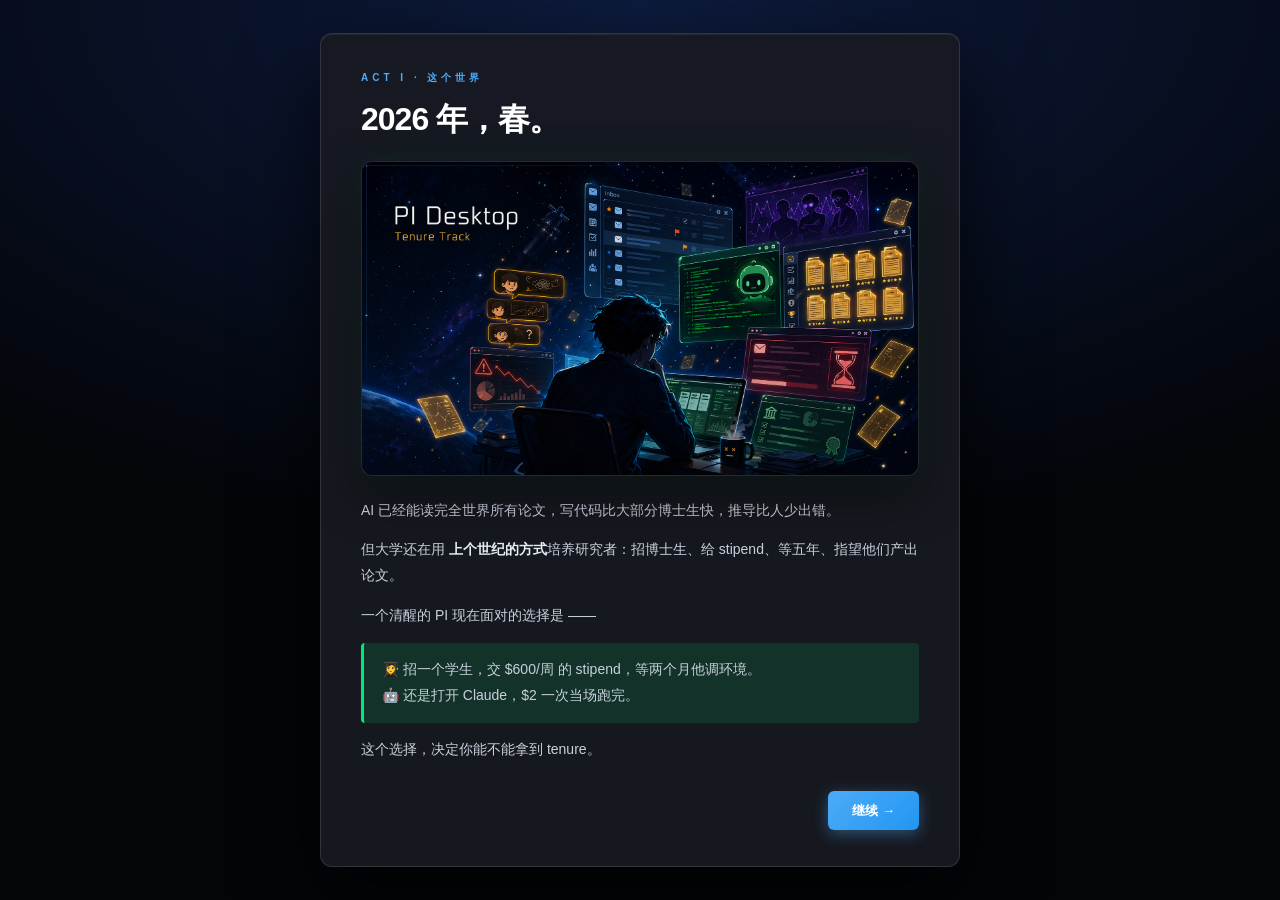
==== commit 6c0a8f70: "Upgrade nuclear physics gameplay" ====
--- a/index.html
+++ b/index.html
@@ -4,6 +4,7 @@
 <meta charset="utf-8">
 <meta name="viewport" content="width=device-width,initial-scale=1">
 <title>PI Desktop — Tenure Track</title>
+<link rel="icon" href="data:image/svg+xml,%3Csvg xmlns='http://www.w3.org/2000/svg' viewBox='0 0 64 64'%3E%3Crect width='64' height='64' rx='14' fill='%230e1014'/%3E%3Cpath d='M18 42h28v5H18zM20 17h24v5H20zM20 27h18v5H20z' fill='%2300e87b'/%3E%3Ccircle cx='46' cy='20' r='7' fill='%23ffd700'/%3E%3C/svg%3E">
 <link rel="stylesheet" href="styles.css">
 </head>
 <body>
@@ -27,6 +28,9 @@
   <div class="introWrap" id="intro1">
     <div class="introLabel">ACT I · 这个世界</div>
     <h1 class="introTitle">2026 年，春。</h1>
+    <div class="heroArt">
+      <img src="assets/pi-desktop-key-art.png" alt="PI Desktop 主视觉：理论核物理 PI 在科研操作系统中调度 AI、学生和论文任务">
+    </div>
     <div class="introBody">
       <p>AI 已经能读完全世界所有论文，写代码比大部分博士生快，推导比人少出错。</p>
       <p>但大学还在用 <b>上个世纪的方式</b>培养研究者：招博士生、给 stipend、等五年、指望他们产出论文。</p>
@@ -42,11 +46,11 @@
     <div class="introLabel">ACT II · 你是谁</div>
     <h1 class="introTitle">Assistant Professor, 第 6 年。</h1>
     <div class="introBody">
-      <p>你是 <b>某 top-30 大学计算机系</b>的 assistant professor。</p>
+      <p>你是 <b>某 top-30 大学物理系理论核物理方向</b>的 assistant professor。</p>
       <p>去年你招了第一个博士生 <b>小王</b>。她人很好，但……今天是 Monday，她还在调 CUDA 版本。</p>
       <p>你的系主任 <b>Zhang Wei</b> 今天早上发来一封邮件，标题让你打开前深吸了一口气：</p>
       <p class="introQuote">"Welcome back — Tenure Review Timeline."</p>
-      <p>隔壁 <b>Wang 教授</b>组里养了 5 个学生，年度预算 $340,000。去年他发了 1 篇 workshop 论文。<br>但你只有：<b>$5,000</b>，<b>1 个学生</b>，<b>一个 Claude API key</b>，<b>12 周</b>。</p>
+      <p>隔壁 <b>Wang 教授</b>组里养了 5 个学生，年度预算 $340,000，超算额度像不要钱。去年他发了 1 篇 PRC Rapid。<br>但你只有：<b>$5,000</b>，<b>1 个学生</b>，<b>一个 Claude API key</b>，<b>12 周</b>。</p>
     </div>
     <div class="introFoot">
       <label>你的名字：<input id="playerName" value="Lin" maxlength="12"></label>
@@ -95,9 +99,14 @@
   <div class="menuBar">
     <span class="appleLogo">🎓</span>
     <span class="menuItem">Prof. <b id="meName">Lin</b></span>
-    <span class="menuItem">Computer Science</span>
+    <span class="menuItem">Theoretical Nuclear Physics</span>
+    <span id="actIndicator" class="menuItem actIndicator act1">🎬 ACT I · 蜜月</span>
     <span class="spacer"></span>
+    <span id="suspiciousCounter" class="menuItem suspiciousCounter" style="display:none" onclick="scrollToSuspicious()">🔍 待审 0</span>
+    <button id="nsfGrantBtn" class="menuItem nsfGrantBtn" title="申请 NSF Grant（W4 解锁）">📄 申请 NSF</button>
     <span id="rivalCounter" class="menuItem">🐭 Wang: <b id="rivalPapers">0</b> papers</span>
+    <span class="menuItem">🏆 rep: <b id="reputationM">+0</b></span>
+    <span class="menuItem riskMenuItem">⚠️ risk: <b id="riskM">0</b></span>
     <span class="menuItem">📄 <b id="papersM">0</b>/3</span>
     <span class="menuItem">💰 $<b id="cashM">5000</b></span>
     <span class="menuItem">📅 Week <b id="weekM">1</b>/12</span>
@@ -119,7 +128,7 @@
     <section class="win chat">
       <div class="winHead">
         <span class="dot r"></span><span class="dot y"></span><span class="dot g"></span>
-        <span class="winTitle">💬 学生群 · <span id="studentName">小王</span><span id="moodBadge">😊</span></span>
+        <span class="winTitle">💬 学生群 · <span id="studentName">小王</span><span id="moodBadge">😊</span><span id="studentRouteBadge" class="studentRouteBadge">未定路线</span></span>
         <span class="chatMeta" id="chatMeta">在线 · Week 1</span>
       </div>
       <div class="winBody chatBody" id="chatBody">
@@ -135,15 +144,55 @@
         <span class="winTitle">🤖 ClaudeLab · ~/research</span>
         <span class="chatMeta">
           <select id="modeSelect">
-            <option value="zeroshot">zero-shot</option>
-            <option value="decompose" disabled>decompose 🔒</option>
-            <option value="crosscheck" disabled>cross-check 🔒</option>
-            <option value="specfirst" disabled>spec-first 🔒</option>
+            <option value="haiku">Haiku 4.5</option>
+            <option value="sonnet" disabled>Sonnet 4.6 🔒</option>
+            <option value="opus" disabled>Opus 4.7 🔒</option>
+            <option value="mythos" disabled>Mythos 🔮</option>
           </select>
         </span>
       </div>
       <div class="winBody termBody" id="termBody"></div>
     </section>
+  </div>
+
+  <!-- 论文组装进度条（显性） -->
+  <div class="paperAssembly">
+    <div class="paperAssemblyLabel">
+      📄 下一篇论文组装进度
+      <span class="paperAssemblySub">4 个高质量成品 = 1 篇论文 · AI 质量≥68% 或 学生质量≥55% 计入</span>
+    </div>
+    <div class="paperSlots" id="paperSlots">
+      <div class="slot" data-i="0"></div>
+      <div class="slot" data-i="1"></div>
+      <div class="slot" data-i="2"></div>
+      <div class="slot" data-i="3"></div>
+    </div>
+    <div class="paperAssemblyCount">
+      已发表 <b id="paperPublishedN">0</b>/3
+    </div>
+  </div>
+
+  <div class="strategyStrip">
+    <div class="focusPanel">
+      <div class="strategyLabel">本周行动点</div>
+      <div class="focusDigits"><b id="focusM">3</b><span>/</span><span id="focusMaxM">3</span></div>
+      <div class="strategyHint">派任务、审稿、审计、申请基金都会消耗</div>
+    </div>
+    <div class="weeklyGoalPanel">
+      <div class="strategyLabel">本周 KPI</div>
+      <div class="weeklyGoalTitle" id="weeklyGoalTitle">—</div>
+      <div class="weeklyGoalProgress" id="weeklyGoalProgress">—</div>
+      <div class="autoNavText" id="autoNavText">—</div>
+    </div>
+    <div class="riskPanel">
+      <div class="strategyLabel">实验室风险</div>
+      <div class="riskGauge"><span id="riskGaugeFill"></span></div>
+      <div class="strategyHint" id="riskHint">暂无可疑交付</div>
+    </div>
+    <button id="autoNavBtn" class="strategyBtn autoNavBtn">🧭 自动导航</button>
+    <button id="mentorBtn" class="strategyBtn mentorBtn">🧑‍🏫 组会指导</button>
+    <button id="auditBtn" class="strategyBtn auditBtn">🔍 内部审计</button>
+    <button id="overworkBtn" class="strategyBtn overworkBtn">☕ 爆肝 +1</button>
   </div>
 
   <div class="dock">
--- a/styles.css
+++ b/styles.css
@@ -149,6 +149,28 @@
   background:linear-gradient(135deg,#fff 60%,var(--dim));
   -webkit-background-clip:text;-webkit-text-fill-color:transparent;background-clip:text;
 }
+.heroArt{
+  position:relative;
+  margin:-4px 0 22px;
+  border:1px solid rgba(255,255,255,0.12);
+  border-radius:12px;
+  overflow:hidden;
+  background:#080b11;
+  box-shadow:0 18px 50px rgba(0,0,0,.45),0 0 30px rgba(0,232,123,.08);
+}
+.heroArt::after{
+  content:"";
+  position:absolute;
+  inset:0;
+  background:linear-gradient(180deg,rgba(5,7,12,0),rgba(5,7,12,.2));
+  pointer-events:none;
+}
+.heroArt img{
+  display:block;
+  width:100%;
+  aspect-ratio:16/9;
+  object-fit:cover;
+}
 .introBody p{margin:0 0 14px;line-height:1.85;font-size:14px;color:#c8d0dc}
 .introBody b{color:var(--fg)}
 .introQuote{
@@ -273,6 +295,7 @@
 .menuItem b{color:var(--fg);margin-left:2px}
 .spacer{flex:1}
 .time{font-variant-numeric:tabular-nums}
+.riskMenuItem b{color:var(--warn)}
 
 /* Rival counter in menubar */
 #rivalCounter{
@@ -344,6 +367,21 @@
   margin-left:6px;font-size:14px;
   transition:all .3s;display:inline-block;
 }
+.studentRouteBadge{
+  margin-left:8px;
+  padding:1px 7px;
+  border-radius:999px;
+  border:1px solid rgba(255,255,255,0.12);
+  color:var(--dim);
+  background:rgba(255,255,255,0.05);
+  font-size:9px;
+  font-weight:800;
+  letter-spacing:.2px;
+  vertical-align:middle;
+}
+.studentRouteBadge.literature{color:var(--link);border-color:rgba(77,171,247,.45);background:rgba(77,171,247,.1)}
+.studentRouteBadge.legacy{color:var(--warn);border-color:rgba(255,83,112,.45);background:rgba(255,83,112,.1)}
+.studentRouteBadge.reproduce{color:var(--ai);border-color:rgba(0,232,123,.45);background:rgba(0,232,123,.1)}
 
 .winBody{flex:1;overflow-y:auto;padding:10px 12px;scrollbar-width:thin;scrollbar-color:var(--border) transparent}
 
@@ -365,6 +403,24 @@
   display:flex;align-items:center;justify-content:center;font-size:13px;
 }
 .taskCard .body{font-size:11px;color:var(--dim);line-height:1.6;margin-bottom:9px}
+.taskCard .fitLine{
+  display:flex;
+  flex-wrap:wrap;
+  gap:6px;
+  margin:-2px 0 9px;
+  font-size:10px;
+  color:var(--dim);
+}
+.fitPill{
+  border:1px solid rgba(255,255,255,0.1);
+  border-radius:999px;
+  padding:1px 7px;
+  background:rgba(255,255,255,0.04);
+  white-space:nowrap;
+}
+.fitPill.good{color:var(--ai);border-color:rgba(0,232,123,.35);background:rgba(0,232,123,.08)}
+.fitPill.mid{color:var(--gold);border-color:rgba(255,215,0,.35);background:rgba(255,215,0,.08)}
+.fitPill.bad{color:var(--warn);border-color:rgba(255,83,112,.35);background:rgba(255,83,112,.08)}
 .taskCard .actions{display:flex;gap:6px}
 .taskCard button{
   flex:1;background:transparent;border:1px solid;border-radius:5px;
@@ -378,6 +434,12 @@
 }
 .taskCard button:hover::after{left:100%}
 .taskCard button:active{transform:scale(0.95)}
+.taskCard button:disabled{
+  opacity:.35;
+  cursor:not-allowed;
+  filter:saturate(.45);
+}
+.taskCard button:disabled:hover{background:transparent;color:inherit;box-shadow:none}
 .taskCard .toS{color:var(--student);border-color:var(--student)}
 .taskCard .toS:hover{background:var(--student);color:#000;box-shadow:0 0 12px rgba(245,166,35,0.4)}
 .taskCard .toA{color:var(--ai);border-color:var(--ai)}
@@ -444,6 +506,163 @@
 }
 @keyframes promptRed{0%,100%{color:var(--warn)}50%{color:#ff0030}}
 
+/* ============ PAPER ASSEMBLY BAR ============ */
+.paperAssembly{
+  display:flex;align-items:center;gap:14px;
+  padding:10px 16px;
+  background:linear-gradient(180deg,rgba(255,215,0,0.04),rgba(255,215,0,0.08));
+  border-top:1px solid rgba(255,215,0,0.15);
+  border-bottom:1px solid rgba(255,215,0,0.15);
+}
+.paperAssemblyLabel{font-size:12px;color:var(--gold);font-weight:600;display:flex;flex-direction:column;min-width:180px}
+.paperAssemblySub{font-size:10px;color:var(--dim);font-weight:400;margin-top:2px}
+.paperSlots{display:flex;gap:10px;flex:1;max-width:520px}
+.paperSlots .slot{
+  flex:1;height:28px;border-radius:6px;
+  background:rgba(255,255,255,0.04);
+  border:1.5px dashed rgba(255,215,0,0.25);
+  position:relative;overflow:hidden;
+  transition:all .3s;
+}
+.paperSlots .slot::after{
+  content:"";position:absolute;inset:0;
+  background:linear-gradient(135deg,var(--gold),#ffb800);
+  opacity:0;transform:scale(0.6);transition:all .4s cubic-bezier(.34,1.56,.64,1);
+}
+.paperSlots .slot.filled{border-style:solid;border-color:var(--gold);box-shadow:0 0 12px rgba(255,215,0,0.4)}
+.paperSlots .slot.filled::after{opacity:1;transform:scale(1)}
+.paperSlots .slot.justFilled{animation:slotPop .6s ease}
+@keyframes slotPop{0%{transform:scale(1)}30%{transform:scale(1.3)}60%{transform:scale(0.9)}100%{transform:scale(1)}}
+.paperAssemblyCount{font-size:12px;color:var(--gold);font-weight:700;white-space:nowrap}
+.paperAssemblyCount b{font-size:16px}
+
+/* ============ STRATEGY STRIP ============ */
+.strategyStrip{
+  display:grid;
+  grid-template-columns:minmax(120px,.55fr) minmax(280px,1.5fr) minmax(160px,.8fr) auto auto auto auto;
+  align-items:center;
+  gap:10px;
+  padding:9px 14px;
+  background:
+    linear-gradient(90deg,rgba(0,232,123,0.055),rgba(77,171,247,0.035),rgba(255,83,112,0.045)),
+    rgba(10,12,18,0.9);
+  border-bottom:1px solid rgba(255,255,255,0.06);
+}
+.focusPanel,
+.weeklyGoalPanel,
+.riskPanel{
+  min-height:52px;
+  border:1px solid rgba(255,255,255,0.08);
+  border-radius:9px;
+  padding:8px 11px;
+  background:rgba(255,255,255,0.035);
+  box-shadow:inset 0 1px 0 rgba(255,255,255,0.04);
+}
+.strategyLabel{
+  color:var(--dim);
+  font-size:9px;
+  letter-spacing:1.4px;
+  text-transform:uppercase;
+  font-weight:800;
+}
+.focusDigits{
+  display:flex;
+  align-items:baseline;
+  gap:4px;
+  margin-top:1px;
+  color:var(--ai);
+  font-size:20px;
+  font-weight:900;
+  line-height:1.1;
+  text-shadow:0 0 12px var(--ai-glow);
+}
+.focusDigits span{font-size:12px;color:var(--dim);font-weight:700}
+.strategyHint{
+  color:var(--dim2);
+  font-size:10px;
+  line-height:1.4;
+  margin-top:2px;
+}
+.weeklyGoalTitle{
+  color:var(--fg);
+  font-size:13px;
+  font-weight:800;
+  margin-top:2px;
+}
+.weeklyGoalProgress{
+  color:var(--gold);
+  font-size:11px;
+  margin-top:2px;
+}
+.autoNavText{
+  color:var(--dim);
+  font-size:10px;
+  margin-top:3px;
+  white-space:nowrap;
+  overflow:hidden;
+  text-overflow:ellipsis;
+}
+.riskGauge{
+  height:8px;
+  margin-top:7px;
+  border-radius:999px;
+  overflow:hidden;
+  background:rgba(255,255,255,0.07);
+  border:1px solid rgba(255,255,255,0.06);
+}
+.riskGauge span{
+  display:block;
+  width:0%;
+  height:100%;
+  border-radius:inherit;
+  background:linear-gradient(90deg,var(--ai),var(--gold),var(--warn));
+  transition:width .3s ease;
+}
+.strategyBtn{
+  min-height:52px;
+  border-radius:9px;
+  padding:0 14px;
+  font:inherit;
+  font-size:11px;
+  font-weight:800;
+  cursor:pointer;
+  transition:all .15s;
+  white-space:nowrap;
+}
+.strategyBtn:disabled{
+  opacity:.38;
+  cursor:not-allowed;
+  filter:saturate(.55);
+}
+.strategyBtn:not(:disabled):hover{transform:translateY(-1px)}
+.strategyBtn:active{transform:scale(.96)}
+.autoNavBtn{
+  color:#06110b;
+  border:1px solid rgba(0,232,123,0.65);
+  background:linear-gradient(135deg,var(--ai),#0bbf69);
+  box-shadow:0 0 16px rgba(0,232,123,0.2);
+}
+.autoNavBtn:not(:disabled):hover{box-shadow:0 0 22px rgba(0,232,123,0.38)}
+.mentorBtn{
+  color:#06101f;
+  border:1px solid rgba(255,215,0,0.6);
+  background:linear-gradient(135deg,var(--gold),#ffb23f);
+  box-shadow:0 0 16px rgba(255,215,0,0.18);
+}
+.mentorBtn:not(:disabled):hover{box-shadow:0 0 22px rgba(255,215,0,0.34)}
+.auditBtn{
+  color:var(--link);
+  border:1px solid rgba(77,171,247,0.45);
+  background:rgba(77,171,247,0.08);
+}
+.auditBtn:not(:disabled):hover{box-shadow:0 0 16px rgba(77,171,247,0.28);background:rgba(77,171,247,0.16)}
+.overworkBtn{
+  color:var(--student);
+  border:1px solid rgba(245,166,35,0.5);
+  background:rgba(245,166,35,0.09);
+}
+.overworkBtn:not(:disabled):hover{box-shadow:0 0 16px rgba(245,166,35,0.28);background:rgba(245,166,35,0.18)}
+
 /* ============ DOCK ============ */
 .dock{
   display:flex;justify-content:space-between;align-items:center;gap:14px;
@@ -545,12 +764,168 @@
 .mStat{color:var(--ai);font-weight:700}
 .mStatWarn{color:var(--warn)}
 
+/* ============ SUSPICIOUS DELIVERY ============ */
+.taskCard.suspicious {
+  border-color: var(--warn);
+  box-shadow: 0 0 16px rgba(255,83,112,0.35), 0 4px 20px rgba(0,0,0,.3);
+  animation: slideIn .3s cubic-bezier(.22,1,.36,1), shake .4s ease .3s both;
+}
+.suspiciousBadge {
+  background: var(--warn);
+  color: #fff;
+  font-size: 9px;
+  font-weight: 700;
+  letter-spacing: 0.5px;
+  padding: 2px 7px;
+  border-radius: 10px;
+  text-transform: uppercase;
+  margin-left: 4px;
+}
+.suspiciousCounter {
+  color: var(--warn);
+  font-weight: 700;
+  cursor: pointer;
+  border: 1px solid rgba(255,83,112,0.5);
+  border-radius: 5px;
+  padding: 1px 7px;
+  font-size: 11px;
+  animation: suspiciousPulse 2s ease infinite;
+}
+@keyframes suspiciousPulse {
+  0%,100%{box-shadow:0 0 0 0 rgba(255,83,112,0)}
+  50%{box-shadow:0 0 0 4px rgba(255,83,112,0.25)}
+}
+
+/* ============ ADVISOR QUIP TOAST ============ */
+.advisorToast {
+  position: fixed;
+  bottom: 60px;
+  right: 18px;
+  z-index: 9500;
+  background: #0a0a0a;
+  border: 1px solid var(--gold);
+  border-radius: 10px;
+  padding: 12px 18px;
+  display: flex;
+  align-items: flex-start;
+  gap: 10px;
+  max-width: 280px;
+  box-shadow: 0 8px 30px rgba(0,0,0,0.7), 0 0 20px rgba(255,215,0,0.15);
+  opacity: 0;
+  transform: translateY(16px);
+  transition: opacity .35s ease, transform .35s cubic-bezier(.22,1,.36,1);
+  pointer-events: none;
+}
+.advisorToast.advisorToastShow {
+  opacity: 1;
+  transform: translateY(0);
+  animation: advisorFadeOut .5s ease 2.8s forwards;
+}
+@keyframes advisorFadeOut {
+  from{opacity:1;transform:translateY(0)}
+  to{opacity:0;transform:translateY(8px)}
+}
+.advisorToastIcon {
+  font-size: 18px;
+  flex-shrink: 0;
+  margin-top: 1px;
+}
+.advisorToastText {
+  color: var(--gold);
+  font-size: 11.5px;
+  line-height: 1.6;
+  font-style: italic;
+}
+
+/* ============ SHADY / BLAMESHIFT CHAT BUBBLES ============ */
+.bubble.shady {
+  color: var(--warn);
+  border-left: 2px solid var(--warn);
+  background: rgba(255,83,112,0.08);
+}
+.bubble.blameshift {
+  color: var(--rival);
+  border-left: 2px solid var(--rival);
+  font-style: italic;
+}
+
+/* ============ ACT INDICATOR ============ */
+.actIndicator {
+  font-weight: 700;
+  font-size: 11px;
+  letter-spacing: 0.3px;
+  padding: 3px 10px;
+  border-radius: 6px;
+  border: 1px solid;
+  transition: all .4s ease;
+}
+.actIndicator.act1 {
+  color: #4dabf7;
+  border-color: rgba(77,171,247,0.4);
+  background: rgba(77,171,247,0.08);
+  text-shadow: 0 0 8px rgba(77,171,247,0.5);
+}
+.actIndicator.act2 {
+  color: #ff9a3c;
+  border-color: rgba(255,154,60,0.4);
+  background: rgba(255,154,60,0.08);
+  text-shadow: 0 0 8px rgba(255,154,60,0.5);
+  animation: actPulse2 2s ease infinite;
+}
+.actIndicator.act3 {
+  color: #c084fc;
+  border-color: rgba(192,132,252,0.4);
+  background: rgba(192,132,252,0.08);
+  text-shadow: 0 0 8px rgba(192,132,252,0.7);
+  animation: actPulse3 1.5s ease infinite;
+}
+@keyframes actPulse2 {
+  0%,100%{box-shadow:0 0 0 0 rgba(255,154,60,0)}
+  50%{box-shadow:0 0 0 4px rgba(255,154,60,0.2)}
+}
+@keyframes actPulse3 {
+  0%,100%{box-shadow:0 0 0 0 rgba(192,132,252,0)}
+  50%{box-shadow:0 0 0 6px rgba(192,132,252,0.25)}
+}
+
+/* ============ NSF GRANT BUTTON ============ */
+.nsfGrantBtn {
+  background: transparent;
+  color: #4dabf7;
+  border: 1px solid rgba(77,171,247,0.35);
+  border-radius: 5px;
+  padding: 2px 9px;
+  font-size: 11px;
+  cursor: pointer;
+  font-family: inherit;
+  transition: all .15s;
+}
+.nsfGrantBtn:hover {
+  background: rgba(77,171,247,0.12);
+  border-color: rgba(77,171,247,0.6);
+  box-shadow: 0 0 10px rgba(77,171,247,0.2);
+}
+.nsfGrantBtn:active { transform: scale(0.95); }
+
+/* ============ REPUTATION COUNTER ============ */
+#reputationM {
+  color: var(--gold);
+}
+
 /* ============ RESPONSIVE ============ */
 @media(max-width:1100px){
   .windows{grid-template-columns:1fr 1fr;grid-template-rows:1fr 1fr}
   .win.term{grid-column:1/3}
+  .strategyStrip{grid-template-columns:1fr 1fr;align-items:stretch}
+  .riskPanel{grid-column:1/2}
+  .strategyBtn{min-height:44px}
 }
 @media(max-width:700px){
   .windows{grid-template-columns:1fr;grid-template-rows:auto auto auto}
   .win.term{grid-column:auto}
-}
+  .menuBar{gap:10px;overflow-x:auto}
+  .paperAssembly{align-items:flex-start;flex-direction:column;gap:8px}
+  .paperSlots{width:100%;max-width:none}
+  .strategyStrip{grid-template-columns:1fr}
+  .focusPanel,.weeklyGoalPanel,.riskPanel,.strategyBtn{min-height:auto}
+}
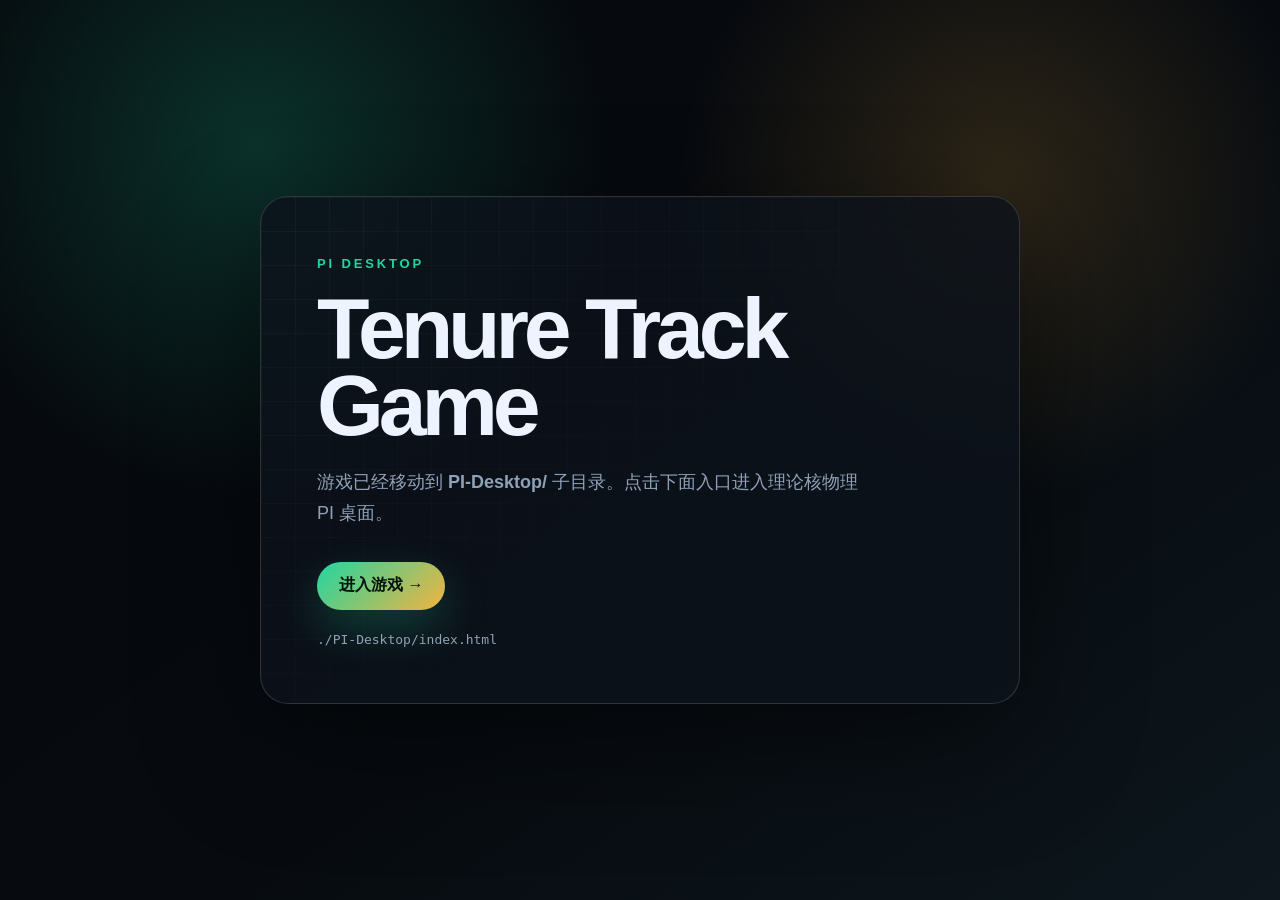
==== commit 311c8d13: "Move game into PI-Desktop folder" ====
--- a/index.html
+++ b/index.html
@@ -1,217 +1,108 @@
 <!doctype html>
 <html lang="zh-CN">
 <head>
-<meta charset="utf-8">
-<meta name="viewport" content="width=device-width,initial-scale=1">
-<title>PI Desktop — Tenure Track</title>
-<link rel="icon" href="data:image/svg+xml,%3Csvg xmlns='http://www.w3.org/2000/svg' viewBox='0 0 64 64'%3E%3Crect width='64' height='64' rx='14' fill='%230e1014'/%3E%3Cpath d='M18 42h28v5H18zM20 17h24v5H20zM20 27h18v5H20z' fill='%2300e87b'/%3E%3Ccircle cx='46' cy='20' r='7' fill='%23ffd700'/%3E%3C/svg%3E">
-<link rel="stylesheet" href="styles.css">
+  <meta charset="utf-8">
+  <meta name="viewport" content="width=device-width, initial-scale=1">
+  <title>PI Desktop</title>
+  <style>
+    :root {
+      color-scheme: dark;
+      --bg: #070b10;
+      --panel: rgba(13, 19, 27, .82);
+      --line: rgba(255, 255, 255, .14);
+      --text: #edf4ff;
+      --muted: #8fa1b7;
+      --accent: #20d6a1;
+      --accent-2: #f4b340;
+    }
+    * { box-sizing: border-box; }
+    body {
+      margin: 0;
+      min-height: 100vh;
+      display: grid;
+      place-items: center;
+      padding: 28px;
+      color: var(--text);
+      font-family: "Avenir Next", "Gill Sans", "Trebuchet MS", sans-serif;
+      background:
+        radial-gradient(circle at 20% 16%, rgba(32, 214, 161, .20), transparent 28%),
+        radial-gradient(circle at 78% 20%, rgba(244, 179, 64, .16), transparent 26%),
+        linear-gradient(145deg, #05070b, var(--bg) 58%, #0d171d);
+    }
+    main {
+      width: min(760px, 100%);
+      padding: clamp(28px, 6vw, 56px);
+      border: 1px solid var(--line);
+      border-radius: 28px;
+      background: var(--panel);
+      box-shadow: 0 40px 120px rgba(0, 0, 0, .48);
+      position: relative;
+      overflow: hidden;
+    }
+    main::before {
+      content: "";
+      position: absolute;
+      inset: 0;
+      background-image:
+        linear-gradient(rgba(255,255,255,.05) 1px, transparent 1px),
+        linear-gradient(90deg, rgba(255,255,255,.045) 1px, transparent 1px);
+      background-size: 34px 34px;
+      mask-image: linear-gradient(140deg, rgba(0,0,0,.75), transparent 70%);
+      pointer-events: none;
+    }
+    .eyebrow {
+      margin: 0 0 14px;
+      color: var(--accent);
+      font-size: 13px;
+      font-weight: 800;
+      letter-spacing: .22em;
+      text-transform: uppercase;
+    }
+    h1 {
+      margin: 0;
+      font-size: clamp(44px, 9vw, 86px);
+      line-height: .9;
+      letter-spacing: -.06em;
+    }
+    p {
+      max-width: 560px;
+      margin: 22px 0 32px;
+      color: var(--muted);
+      font-size: 18px;
+      line-height: 1.75;
+    }
+    a {
+      display: inline-flex;
+      align-items: center;
+      gap: 10px;
+      min-height: 48px;
+      padding: 0 22px;
+      border-radius: 999px;
+      color: #03110c;
+      background: linear-gradient(135deg, var(--accent), var(--accent-2));
+      font-weight: 900;
+      text-decoration: none;
+      box-shadow: 0 18px 45px rgba(32, 214, 161, .24);
+    }
+    a:focus-visible {
+      outline: 3px solid rgba(255, 255, 255, .8);
+      outline-offset: 5px;
+    }
+    .path {
+      margin-top: 22px;
+      color: var(--muted);
+      font-family: "SFMono-Regular", Consolas, monospace;
+      font-size: 13px;
+    }
+  </style>
 </head>
 <body>
-
-<!-- Global effect layers -->
-<div id="flashLayer"></div>
-<canvas id="confettiCanvas"></canvas>
-<div id="unlockBanner">
-  <div class="unlockInner">
-    <span class="unlockIcon">🔓</span>
-    <div class="unlockLabel">New Mode Unlocked</div>
-    <div class="unlockTitle" id="unlockTitle">DECOMPOSE</div>
-    <div class="unlockSub" id="unlockSub">q≈85% · $0.9/task</div>
-  </div>
-</div>
-
-<!-- 冷开场：3 幕剧 -->
-<div id="coldOpen" class="overlay" data-act="1">
-
-  <!-- 幕 1：世界观 / deep space -->
-  <div class="introWrap" id="intro1">
-    <div class="introLabel">ACT I · 这个世界</div>
-    <h1 class="introTitle">2026 年，春。</h1>
-    <div class="heroArt">
-      <img src="assets/pi-desktop-key-art.png" alt="PI Desktop 主视觉：理论核物理 PI 在科研操作系统中调度 AI、学生和论文任务">
-    </div>
-    <div class="introBody">
-      <p>AI 已经能读完全世界所有论文，写代码比大部分博士生快，推导比人少出错。</p>
-      <p>但大学还在用 <b>上个世纪的方式</b>培养研究者：招博士生、给 stipend、等五年、指望他们产出论文。</p>
-      <p>一个清醒的 PI 现在面对的选择是 ——</p>
-      <p class="introQuote">👩‍🎓 招一个学生，交 $600/周 的 stipend，等两个月他调环境。<br>🤖 还是打开 Claude，$2 一次当场跑完。</p>
-      <p>这个选择，决定你能不能拿到 tenure。</p>
-    </div>
-    <div class="introFoot"><button class="nextBtn" data-next="intro2">继续 →</button></div>
-  </div>
-
-  <!-- 幕 2：你是谁 / warm campus -->
-  <div class="introWrap hidden" id="intro2">
-    <div class="introLabel">ACT II · 你是谁</div>
-    <h1 class="introTitle">Assistant Professor, 第 6 年。</h1>
-    <div class="introBody">
-      <p>你是 <b>某 top-30 大学物理系理论核物理方向</b>的 assistant professor。</p>
-      <p>去年你招了第一个博士生 <b>小王</b>。她人很好，但……今天是 Monday，她还在调 CUDA 版本。</p>
-      <p>你的系主任 <b>Zhang Wei</b> 今天早上发来一封邮件，标题让你打开前深吸了一口气：</p>
-      <p class="introQuote">"Welcome back — Tenure Review Timeline."</p>
-      <p>隔壁 <b>Wang 教授</b>组里养了 5 个学生，年度预算 $340,000，超算额度像不要钱。去年他发了 1 篇 PRC Rapid。<br>但你只有：<b>$5,000</b>，<b>1 个学生</b>，<b>一个 Claude API key</b>，<b>12 周</b>。</p>
-    </div>
-    <div class="introFoot">
-      <label>你的名字：<input id="playerName" value="Lin" maxlength="12"></label>
-      <button class="nextBtn" data-next="intro3">继续 →</button>
-    </div>
-  </div>
-
-  <!-- 幕 3：规则（伪装成邮件） -->
-  <div class="introWrap hidden" id="intro3">
-    <div class="introLabel">ACT III · Zhang 系主任的邮件</div>
-    <div class="emailWrap">
-      <div class="emailHead">
-        <div class="avatar">Z</div>
-        <div>
-          <div class="from">Zhang Wei &lt;chair@cs.university.edu&gt;</div>
-          <div class="subj">Welcome back · Tenure Review Timeline</div>
-          <div class="date" id="emailDate">—</div>
-        </div>
-      </div>
-      <div class="emailBody">
-        <p>Dear Prof. <span class="placeholder" id="nameSlot">Lin</span>，</p>
-        <p>欢迎回校。距离你的 <b>Tenure Review</b> 还有 <b>12 周</b>。委员会的期望很简单：</p>
-        <p style="padding-left:14px;border-left:2px solid var(--gold)">至少 <b>3 篇</b>一作论文。否则 —— 我们"向社会输送人才"。</p>
-        <p>你本学期可以调度：</p>
-        <ul>
-          <li>💰 经费 $5,000（AI / Cloud / 学生 stipend 共用，<b>每周消耗</b>）</li>
-          <li>👩‍🎓 博士生小王 · 每周 stipend $600 · 派任务她会在群里回复</li>
-          <li>🤖 ClaudeLab 终端 · 派任务当场有结果，按 token 计费</li>
-          <li>📥 每周 Inbox 会收到 2-3 封新的任务邮件</li>
-        </ul>
-        <p style="color:var(--student)">操作提示：在 Inbox 里点任务的 <b>[→ 派给小王]</b> 或 <b>[→ 跑 AI]</b>，然后点右下角 <b>[下班]</b> 推进一周。</p>
-        <p class="quote">今天最好的表现，是明天最低的要求。</p>
-        <p style="margin-top:18px">祝好，<br>Zhang Wei · Dept. Chair</p>
-      </div>
-      <div class="emailFoot">
-        <span style="color:var(--dim);font-size:11px">开局模式：Career · 12 周 · Tenure Review</span>
-        <button id="startBtn">回复：我准备好了 →</button>
-      </div>
-    </div>
-  </div>
-
-</div>
-
-<!-- 桌面 -->
-<div id="desktop" class="desktop hidden">
-  <div class="menuBar">
-    <span class="appleLogo">🎓</span>
-    <span class="menuItem">Prof. <b id="meName">Lin</b></span>
-    <span class="menuItem">Theoretical Nuclear Physics</span>
-    <span id="actIndicator" class="menuItem actIndicator act1">🎬 ACT I · 蜜月</span>
-    <span class="spacer"></span>
-    <span id="suspiciousCounter" class="menuItem suspiciousCounter" style="display:none" onclick="scrollToSuspicious()">🔍 待审 0</span>
-    <button id="nsfGrantBtn" class="menuItem nsfGrantBtn" title="申请 NSF Grant（W4 解锁）">📄 申请 NSF</button>
-    <span id="rivalCounter" class="menuItem">🐭 Wang: <b id="rivalPapers">0</b> papers</span>
-    <span class="menuItem">🏆 rep: <b id="reputationM">+0</b></span>
-    <span class="menuItem riskMenuItem">⚠️ risk: <b id="riskM">0</b></span>
-    <span class="menuItem">📄 <b id="papersM">0</b>/3</span>
-    <span class="menuItem">💰 $<b id="cashM">5000</b></span>
-    <span class="menuItem">📅 Week <b id="weekM">1</b>/12</span>
-    <span class="menuItem time" id="clock">—</span>
-    <span id="muteMenuBtn" title="Mute / Unmute">🔊</span>
-  </div>
-
-  <div class="windows">
-    <!-- 收件箱 -->
-    <section class="win inbox">
-      <div class="winHead">
-        <span class="dot r"></span><span class="dot y"></span><span class="dot g"></span>
-        <span class="winTitle">📥 Inbox · 本周任务</span>
-      </div>
-      <div class="winBody" id="inboxBody"></div>
-    </section>
-
-    <!-- 学生群聊 -->
-    <section class="win chat">
-      <div class="winHead">
-        <span class="dot r"></span><span class="dot y"></span><span class="dot g"></span>
-        <span class="winTitle">💬 学生群 · <span id="studentName">小王</span><span id="moodBadge">😊</span><span id="studentRouteBadge" class="studentRouteBadge">未定路线</span></span>
-        <span class="chatMeta" id="chatMeta">在线 · Week 1</span>
-      </div>
-      <div class="winBody chatBody" id="chatBody">
-        <div class="msg them"><div class="bubble">老师您好！我是新招的博士生小王，请多指教！🙇</div></div>
-        <div class="msg them"><div class="bubble">我这周可以开始干活了，您派任务吧～</div></div>
-      </div>
-    </section>
-
-    <!-- AI 终端 -->
-    <section class="win term">
-      <div class="winHead">
-        <span class="dot r"></span><span class="dot y"></span><span class="dot g"></span>
-        <span class="winTitle">🤖 ClaudeLab · ~/research</span>
-        <span class="chatMeta">
-          <select id="modeSelect">
-            <option value="haiku">Haiku 4.5</option>
-            <option value="sonnet" disabled>Sonnet 4.6 🔒</option>
-            <option value="opus" disabled>Opus 4.7 🔒</option>
-            <option value="mythos" disabled>Mythos 🔮</option>
-          </select>
-        </span>
-      </div>
-      <div class="winBody termBody" id="termBody"></div>
-    </section>
-  </div>
-
-  <!-- 论文组装进度条（显性） -->
-  <div class="paperAssembly">
-    <div class="paperAssemblyLabel">
-      📄 下一篇论文组装进度
-      <span class="paperAssemblySub">4 个高质量成品 = 1 篇论文 · AI 质量≥68% 或 学生质量≥55% 计入</span>
-    </div>
-    <div class="paperSlots" id="paperSlots">
-      <div class="slot" data-i="0"></div>
-      <div class="slot" data-i="1"></div>
-      <div class="slot" data-i="2"></div>
-      <div class="slot" data-i="3"></div>
-    </div>
-    <div class="paperAssemblyCount">
-      已发表 <b id="paperPublishedN">0</b>/3
-    </div>
-  </div>
-
-  <div class="strategyStrip">
-    <div class="focusPanel">
-      <div class="strategyLabel">本周行动点</div>
-      <div class="focusDigits"><b id="focusM">3</b><span>/</span><span id="focusMaxM">3</span></div>
-      <div class="strategyHint">派任务、审稿、审计、申请基金都会消耗</div>
-    </div>
-    <div class="weeklyGoalPanel">
-      <div class="strategyLabel">本周 KPI</div>
-      <div class="weeklyGoalTitle" id="weeklyGoalTitle">—</div>
-      <div class="weeklyGoalProgress" id="weeklyGoalProgress">—</div>
-      <div class="autoNavText" id="autoNavText">—</div>
-    </div>
-    <div class="riskPanel">
-      <div class="strategyLabel">实验室风险</div>
-      <div class="riskGauge"><span id="riskGaugeFill"></span></div>
-      <div class="strategyHint" id="riskHint">暂无可疑交付</div>
-    </div>
-    <button id="autoNavBtn" class="strategyBtn autoNavBtn">🧭 自动导航</button>
-    <button id="mentorBtn" class="strategyBtn mentorBtn">🧑‍🏫 组会指导</button>
-    <button id="auditBtn" class="strategyBtn auditBtn">🔍 内部审计</button>
-    <button id="overworkBtn" class="strategyBtn overworkBtn">☕ 爆肝 +1</button>
-  </div>
-
-  <div class="dock">
-    <div id="rivalTicker">
-      <div class="rivalTickerInner" id="rivalTickerInner">🐭 隔壁 Wang 组：招聘中…</div>
-    </div>
-    <button id="endWeek" class="endBtn">下班 · 进入 Week 2 →</button>
-  </div>
-</div>
-
-<!-- 模态 -->
-<div id="modal" class="overlay modal-overlay hidden">
-  <div class="mBox" id="mBox">
-    <h2 id="mTitle">—</h2>
-    <div id="mBody">—</div>
-    <div id="mBtns" class="mBtns"></div>
-  </div>
-</div>
-
-<script src="app.js"></script>
+  <main>
+    <p class="eyebrow">PI Desktop</p>
+    <h1>Tenure Track Game</h1>
+    <p>游戏已经移动到 <strong>PI-Desktop/</strong> 子目录。点击下面入口进入理论核物理 PI 桌面。</p>
+    <a href="./PI-Desktop/index.html">进入游戏 →</a>
+    <div class="path">./PI-Desktop/index.html</div>
+  </main>
 </body>
 </html>
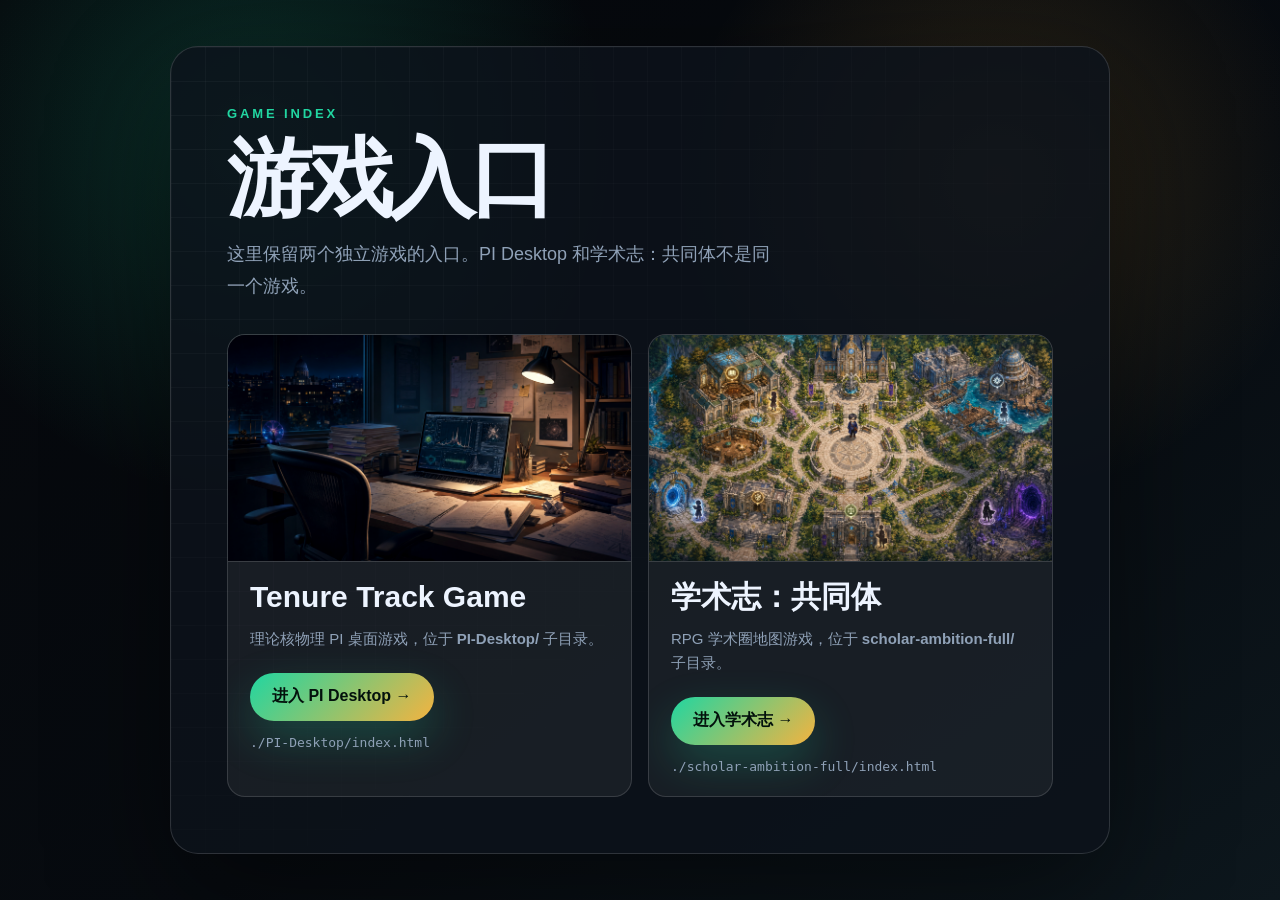
==== commit bf1f656a: "Add scholar ambition RPG game" ====
--- a/index.html
+++ b/index.html
@@ -3,7 +3,8 @@
 <head>
   <meta charset="utf-8">
   <meta name="viewport" content="width=device-width, initial-scale=1">
-  <title>PI Desktop</title>
+  <link rel="icon" href="data:,">
+  <title>Game Index</title>
   <style>
     :root {
       color-scheme: dark;
@@ -30,7 +31,7 @@
         linear-gradient(145deg, #05070b, var(--bg) 58%, #0d171d);
     }
     main {
-      width: min(760px, 100%);
+      width: min(940px, 100%);
       padding: clamp(28px, 6vw, 56px);
       border: 1px solid var(--line);
       border-radius: 28px;
@@ -71,6 +72,40 @@
       font-size: 18px;
       line-height: 1.75;
     }
+    .gameGrid {
+      display: grid;
+      grid-template-columns: repeat(2, minmax(0, 1fr));
+      gap: 16px;
+      margin-top: 30px;
+    }
+    .gameCard {
+      position: relative;
+      min-height: 250px;
+      padding: 22px;
+      border: 1px solid var(--line);
+      border-radius: 18px;
+      background: rgba(255, 255, 255, .055);
+      overflow: hidden;
+    }
+    .cover {
+      display: block;
+      width: calc(100% + 44px);
+      aspect-ratio: 16 / 9;
+      margin: -22px -22px 18px;
+      object-fit: cover;
+      border-bottom: 1px solid var(--line);
+      filter: saturate(1.04) contrast(1.03);
+    }
+    .gameCard h2 {
+      margin: 0;
+      font-size: 30px;
+      line-height: 1.1;
+    }
+    .gameCard p {
+      margin: 14px 0 22px;
+      font-size: 15px;
+      line-height: 1.6;
+    }
     a {
       display: inline-flex;
       align-items: center;
@@ -94,15 +129,37 @@
       font-family: "SFMono-Regular", Consolas, monospace;
       font-size: 13px;
     }
+    .gameCard .path {
+      margin-top: 14px;
+    }
+    @media (max-width: 720px) {
+      .gameGrid {
+        grid-template-columns: 1fr;
+      }
+    }
   </style>
 </head>
 <body>
   <main>
-    <p class="eyebrow">PI Desktop</p>
-    <h1>Tenure Track Game</h1>
-    <p>游戏已经移动到 <strong>PI-Desktop/</strong> 子目录。点击下面入口进入理论核物理 PI 桌面。</p>
-    <a href="./PI-Desktop/index.html">进入游戏 →</a>
-    <div class="path">./PI-Desktop/index.html</div>
+    <p class="eyebrow">Game Index</p>
+    <h1>游戏入口</h1>
+    <p>这里保留两个独立游戏的入口。PI Desktop 和学术志：共同体不是同一个游戏。</p>
+    <div class="gameGrid">
+      <section class="gameCard">
+        <img class="cover" src="./assets/launcher-pi-desktop.png" alt="Tenure Track Game 封面图">
+        <h2>Tenure Track Game</h2>
+        <p>理论核物理 PI 桌面游戏，位于 <strong>PI-Desktop/</strong> 子目录。</p>
+        <a href="./PI-Desktop/index.html">进入 PI Desktop →</a>
+        <div class="path">./PI-Desktop/index.html</div>
+      </section>
+      <section class="gameCard">
+        <img class="cover" src="./assets/launcher-scholar-ambition.png" alt="学术志：共同体封面图">
+        <h2>学术志：共同体</h2>
+        <p>RPG 学术圈地图游戏，位于 <strong>scholar-ambition-full/</strong> 子目录。</p>
+        <a href="./scholar-ambition-full/index.html">进入学术志 →</a>
+        <div class="path">./scholar-ambition-full/index.html</div>
+      </section>
+    </div>
   </main>
 </body>
 </html>
